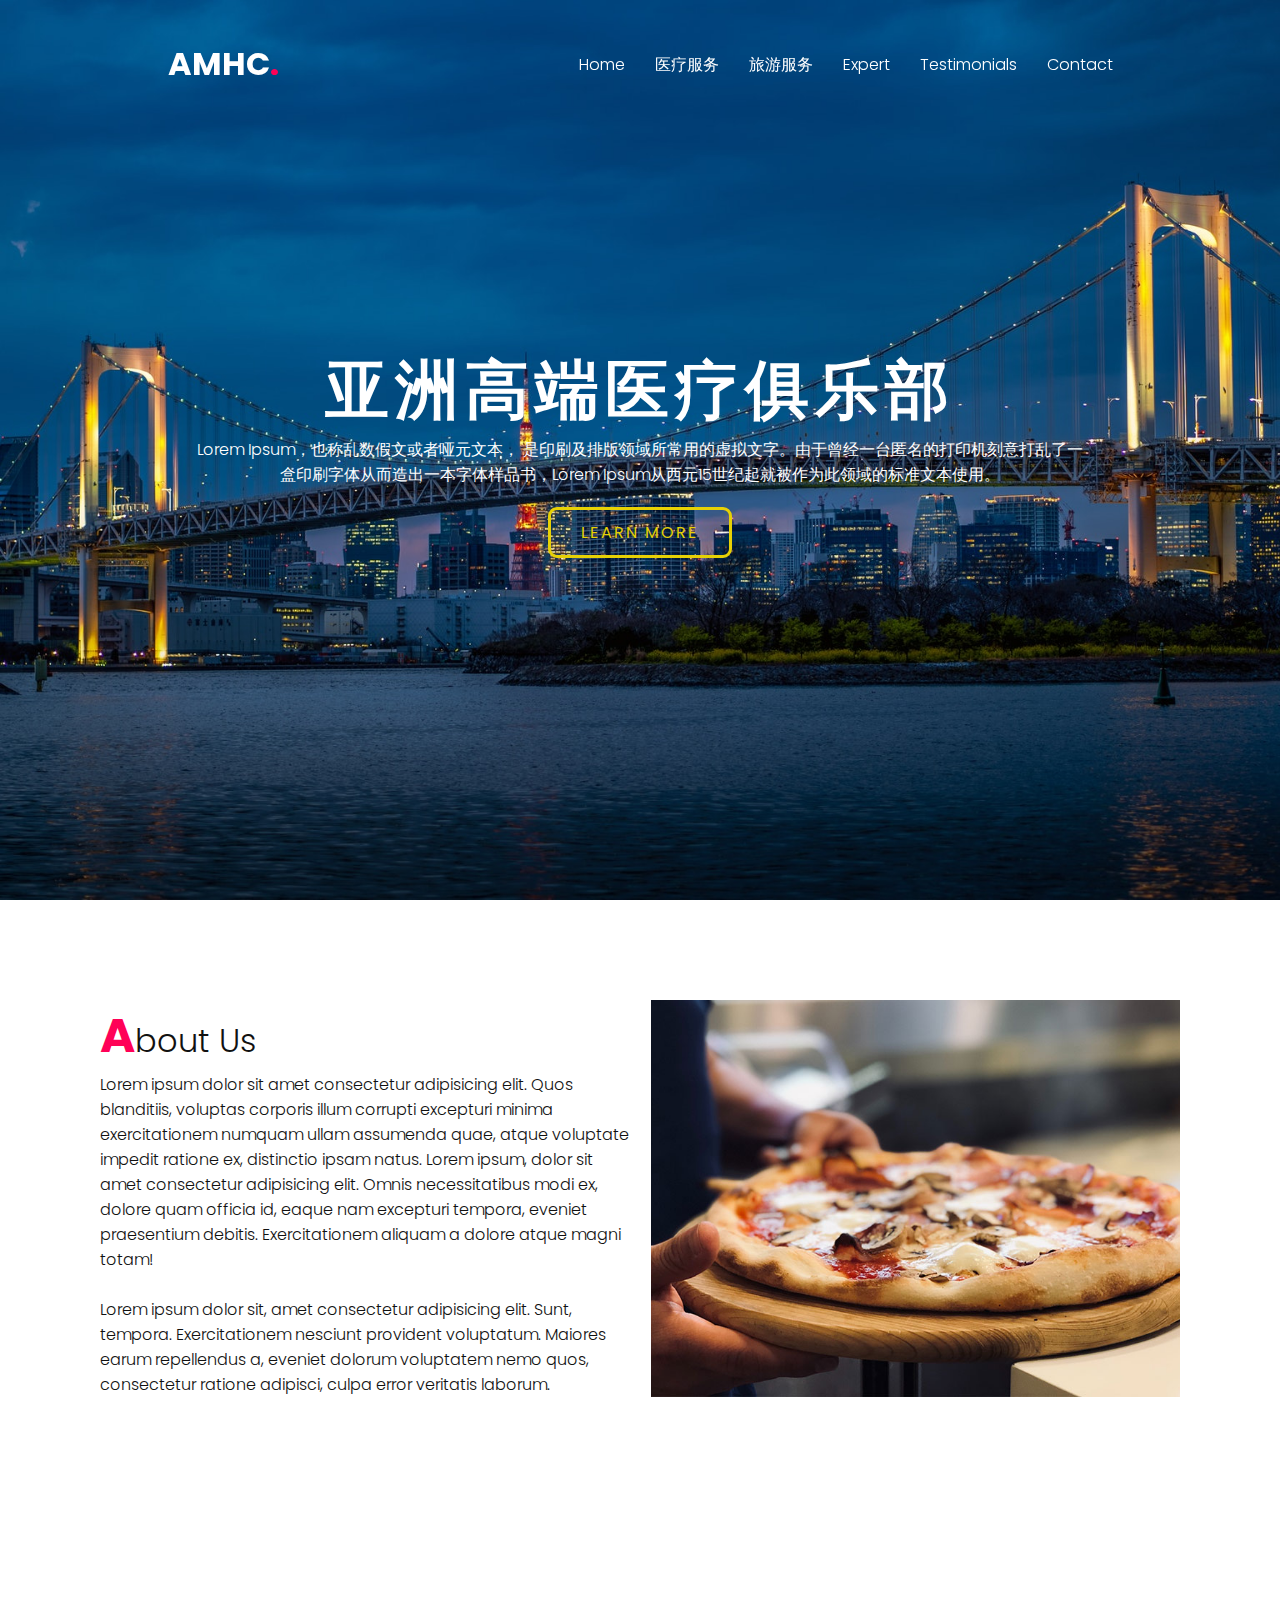
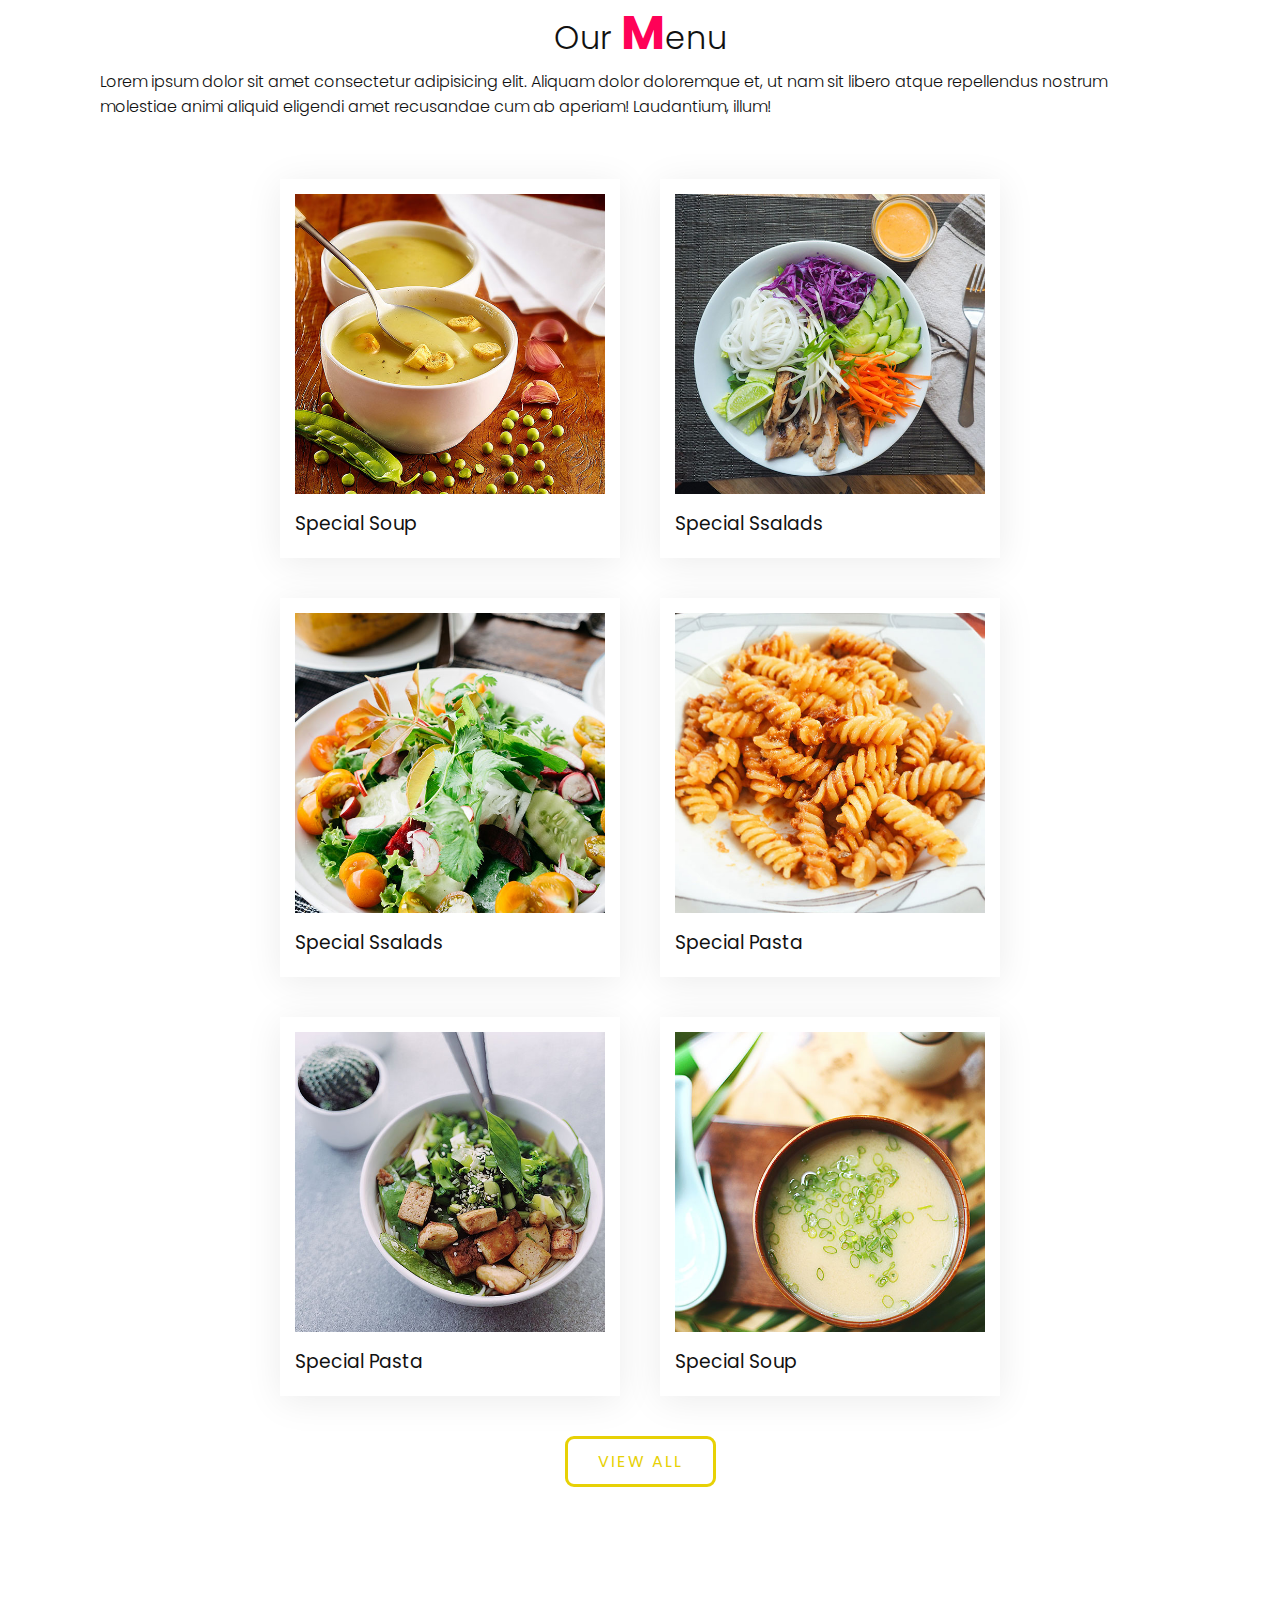
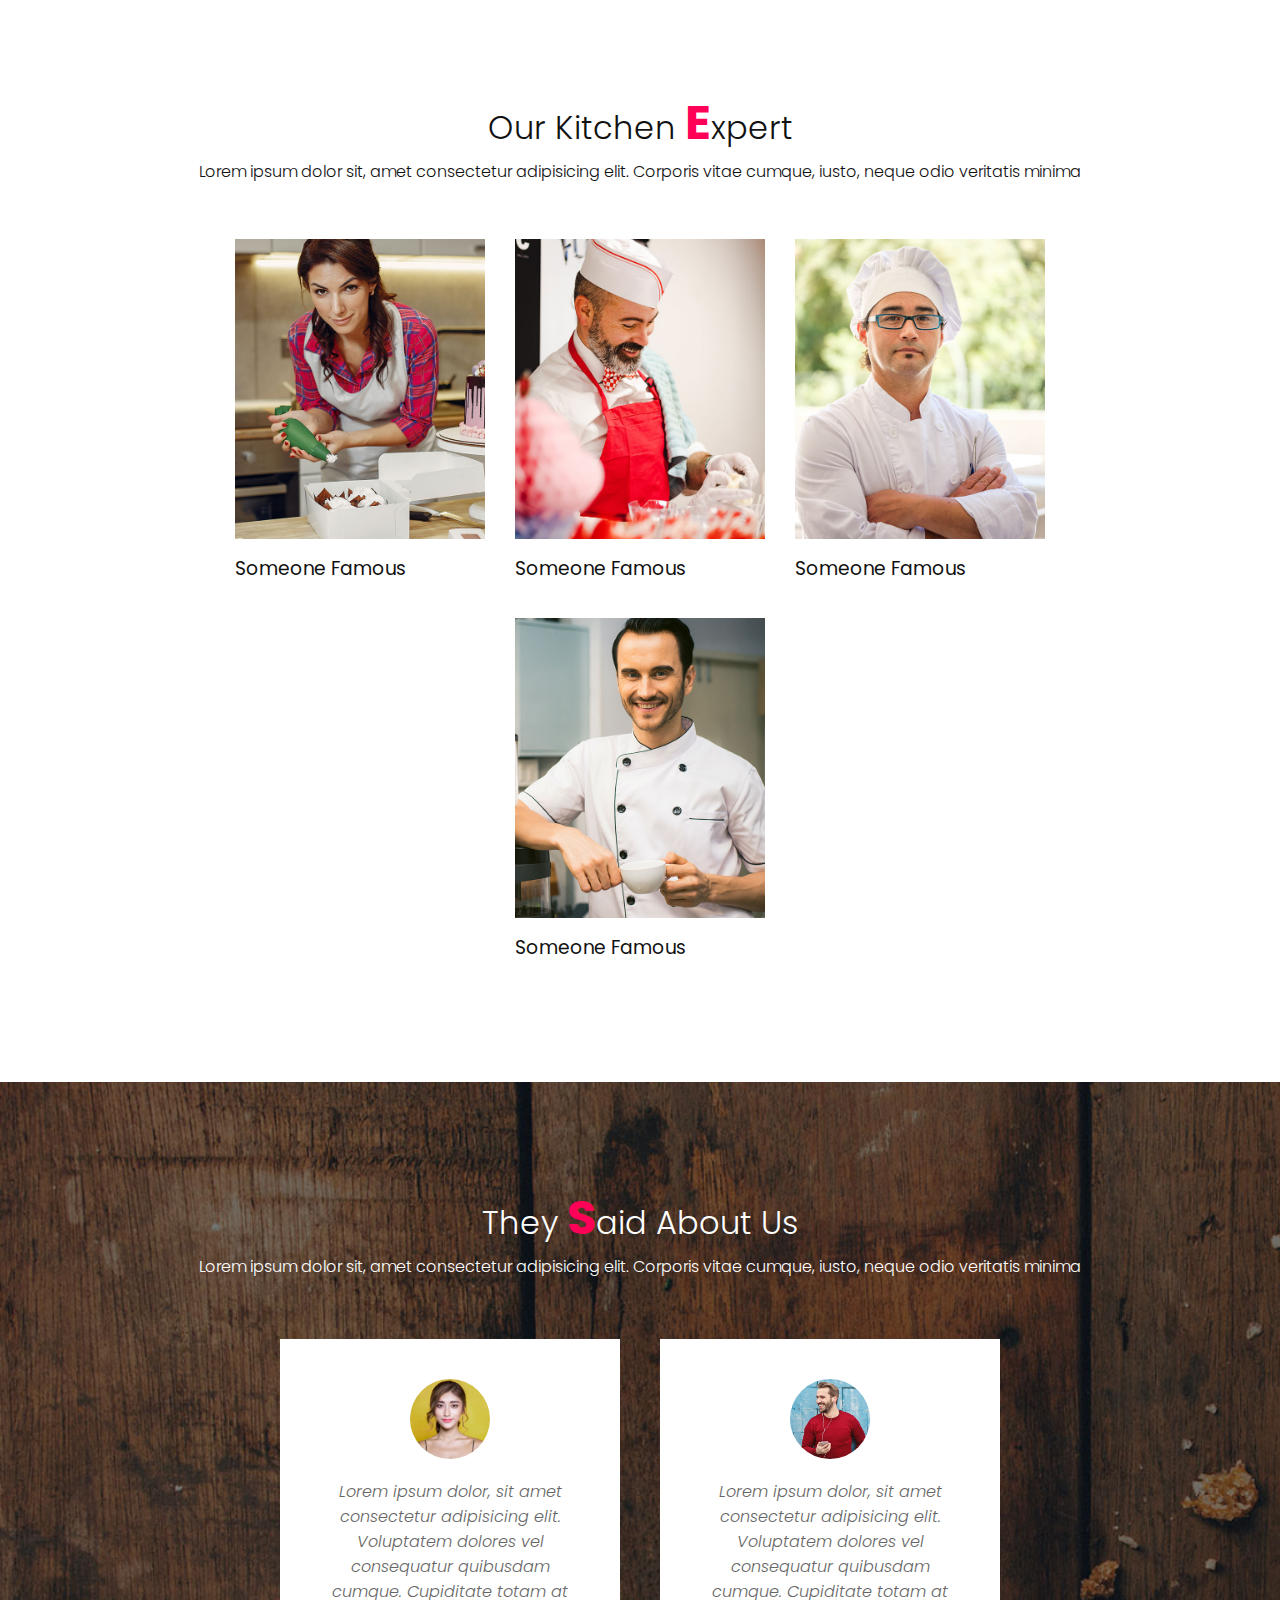
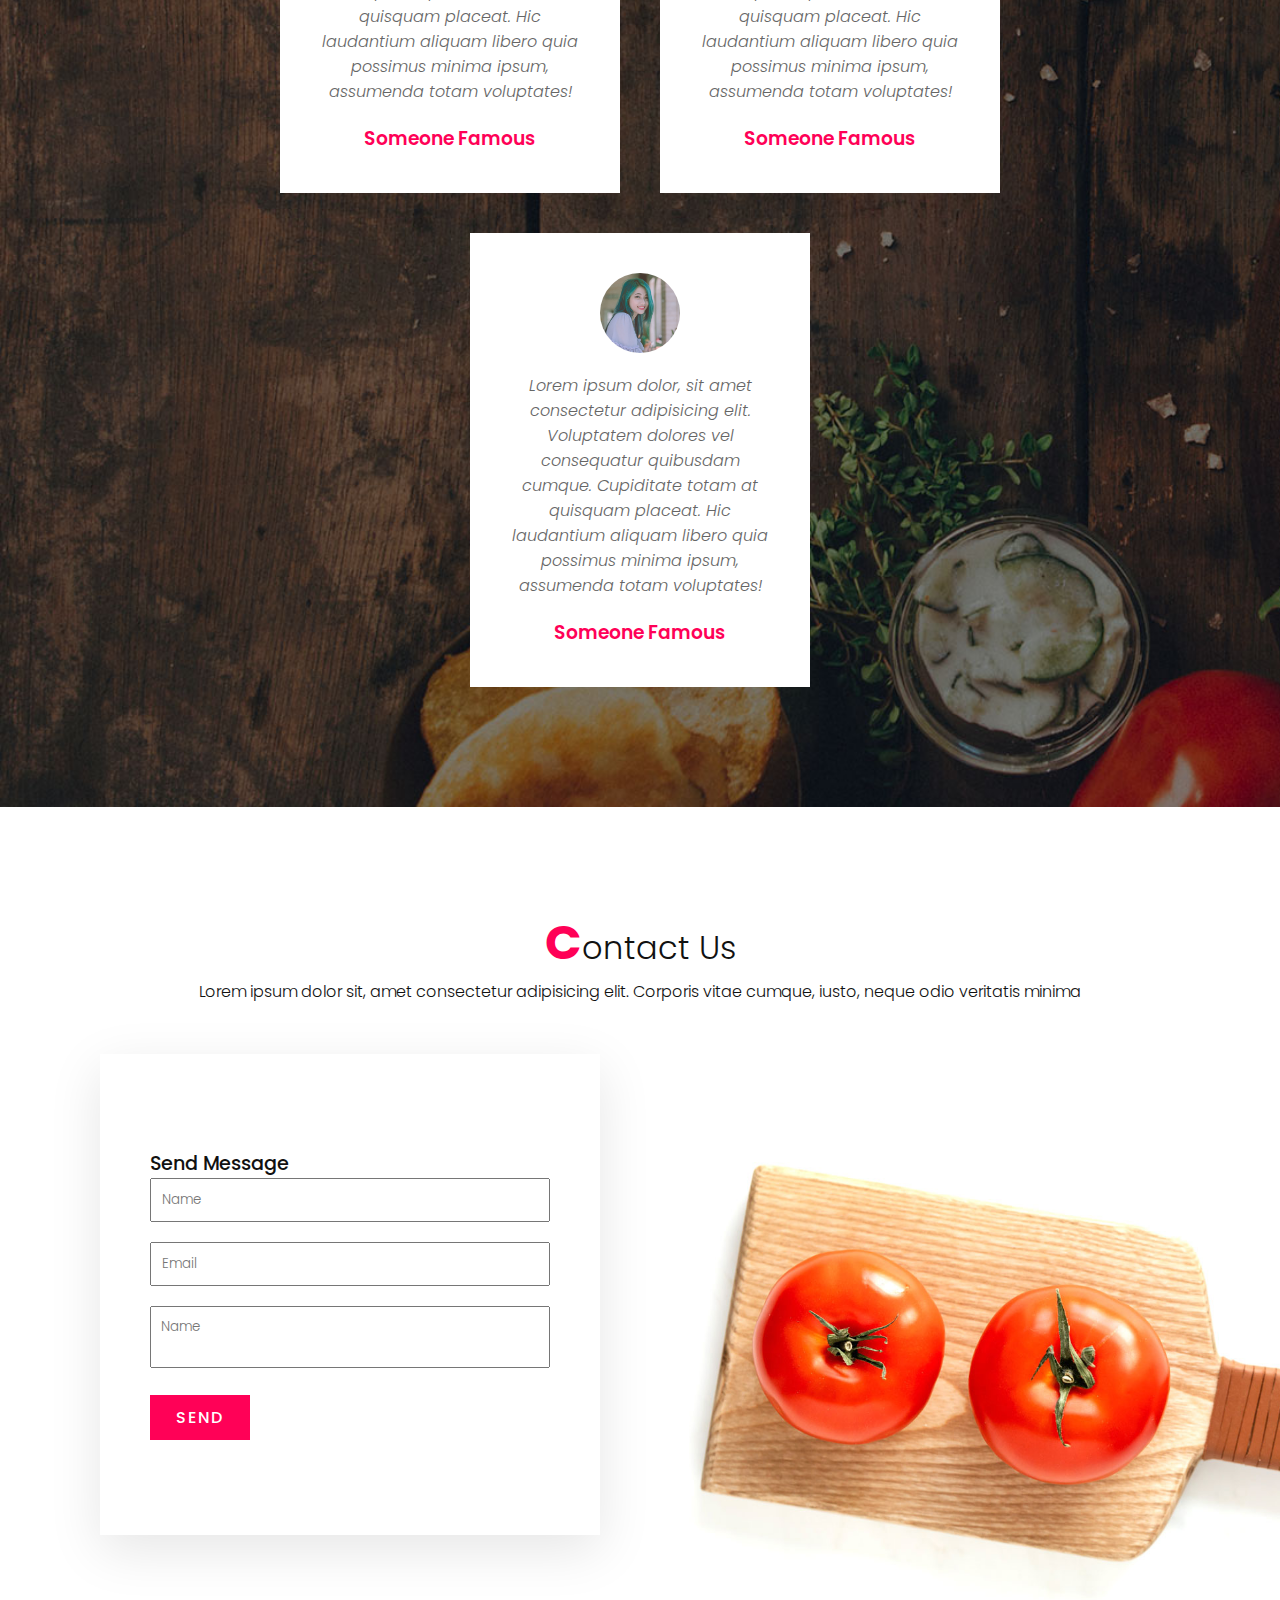
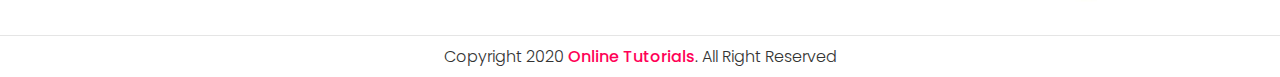
==== index.html @ 9173ce13 "first" ====
<!DOCTYPE html>
<html lang="zh">
  <head>
    <meta charset="utf-8" />
    <meta name="viewport" content="width=device-width, initial-scale=1" />
    <title>Complete Resposive Web Design</title>
    <link href="style.css" rel="stylesheet" />
  </head>
  <body>
    <header>
      <a href="#" class="logo">AMHC<span>.</span></a>
	  <div class="menuToggle" onclick="toggleMenu();"></div>
      <ul class="navigation">
        <li><a href="#banner" onclick="toggleMenu();">Home</a></li>
        <li><a href="#about" onclick="toggleMenu();">医疗服务</a></li>
        <li><a href="#menu" onclick="toggleMenu();">旅游服务</a></li>
        <li><a href="#expert" onclick="toggleMenu();">Expert</a></li>
        <li><a href="#testimonials" onclick="toggleMenu();">Testimonials</a></li>
        <li><a href="#contact" onclick="toggleMenu();">Contact</a></li>
      </ul>
    </header>

    <section class="banner" id="banner">
      <div class="content">
        <h2>亚洲高端医疗俱乐部</h2>
        <p>
          Lorem Ipsum，也称乱数假文或者哑元文本，
          是印刷及排版领域所常用的虚拟文字。由于曾经一台匿名的打印机刻意打乱了一盒印刷字体从而造出一本字体样品书，Lorem
          Ipsum从西元15世纪起就被作为此领域的标准文本使用。
        </p>
        <a href="#" class="btn">Learn More</a>
      </div>
    </section>

    <section class="about" id="about">
      <div class="row">
        <div class="col50">
          <h1 class="titleText"><span>A</span>bout Us</h1>
          <p>
            Lorem ipsum dolor sit amet consectetur adipisicing elit. Quos
            blanditiis, voluptas corporis illum corrupti excepturi minima
            exercitationem numquam ullam assumenda quae, atque voluptate impedit
            ratione ex, distinctio ipsam natus. Lorem ipsum, dolor sit amet
            consectetur adipisicing elit. Omnis necessitatibus modi ex, dolore
            quam officia id, eaque nam excepturi tempora, eveniet praesentium
            debitis. Exercitationem aliquam a dolore atque magni totam!
            <br /><br />
            Lorem ipsum dolor sit, amet consectetur adipisicing elit. Sunt,
            tempora. Exercitationem nesciunt provident voluptatum. Maiores earum
            repellendus a, eveniet dolorum voluptatem nemo quos, consectetur
            ratione adipisci, culpa error veritatis laborum.
          </p>
        </div>
        <div class="col50">
          <div class="imgBx">
            <img src="img/pics/img1.jpg" />
          </div>
        </div>
      </div>
    </section>

    <section class="menu" id="menu">
      <div class="title">
        <h2 class="titleText">Our <span>M</span>enu</h2>
        <p>
          Lorem ipsum dolor sit amet consectetur adipisicing elit. Aliquam dolor
          doloremque et, ut nam sit libero atque repellendus nostrum molestiae
          animi aliquid eligendi amet recusandae cum ab aperiam! Laudantium,
          illum!
        </p>
      </div>
      <div class="content">
        <div class="box">
          <div class="imgBx">
            <img src="img/pics/menu1.jpg" />
          </div>
          <div class="text">
            <h3>Special Ssalads</h3>
          </div>
        </div>
        <div class="box">
          <div class="imgBx">
            <img src="img/pics/menu2.jpg" />
          </div>
          <div class="text">
            <h3>Special Soup</h3>
          </div>
        </div>
        <div class="box">
          <div class="imgBx">
            <img src="img/pics/menu3.jpg" />
          </div>
          <div class="text">
            <h3>Special Pasta</h3>
          </div>
        </div>
        <div class="box">
          <div class="imgBx">
            <img src="img/pics/menu4.jpg" />
          </div>
          <div class="text">
            <h3>Special Ssalads</h3>
          </div>
        </div>
        <div class="box">
          <div class="imgBx">
            <img src="img/pics/menu5.jpg" />
          </div>
          <div class="text">
            <h3>Special Soup</h3>
          </div>
        </div>
        <div class="box">
          <div class="imgBx">
            <img src="img/pics/menu6.jpg" />
          </div>
          <div class="text">
            <h3>Special Pasta</h3>
          </div>
        </div>
      </div>
      <div class="title">
        <a href="#" class="btn">View All</a>
      </div>
    </section>

    <section class="expert" id="expert">
      <div class="title">
        <h2 class="titleText">Our Kitchen <span>E</span>xpert</h2>
        <p>
          Lorem ipsum dolor sit, amet consectetur adipisicing elit. Corporis
          vitae cumque, iusto, neque odio veritatis minima
        </p>
      </div>
      <div class="content">
        <div class="box">
          <div class="imgBx">
            <img src="img/pics/expert1.jpg" />
          </div>
          <div class="text">
            <h3>Someone Famous</h3>
          </div>
        </div>
        <div class="box">
          <div class="imgBx">
            <img src="img/pics/expert2.jpg" />
          </div>
          <div class="text">
            <h3>Someone Famous</h3>
          </div>
        </div>
        <div class="box">
          <div class="imgBx">
            <img src="img/pics/expert3.jpg" />
          </div>
          <div class="text">
            <h3>Someone Famous</h3>
          </div>
        </div>
        <div class="box">
          <div class="imgBx">
            <img src="img/pics/expert4.jpg" />
          </div>
          <div class="text">
            <h3>Someone Famous</h3>
          </div>
        </div>
      </div>
    </section>

    <section class="testimonials" id="testimonials">
      <div class="title white">
        <h2 class="titleText">They <span>S</span>aid About Us</h2>
        <p>
          Lorem ipsum dolor sit, amet consectetur adipisicing elit. Corporis
          vitae cumque, iusto, neque odio veritatis minima
        </p>
      </div>
	  <div class="content">
		  <div class="box">
			  <div class="imgBx">
				  <img src="img/pics/testi1.jpg">
			  </div>
			  <div class="text">
				  <p>Lorem ipsum dolor, sit amet consectetur adipisicing elit. Voluptatem dolores vel consequatur quibusdam cumque. Cupiditate totam at quisquam placeat. Hic laudantium aliquam libero quia possimus minima ipsum, assumenda totam voluptates!</p>
				  <h3>Someone Famous</h3>
			  </div>
		  </div>
		  <div class="box">
			  <div class="imgBx">
				  <img src="img/pics/testi2.jpg">
			  </div>
			  <div class="text">
				  <p>Lorem ipsum dolor, sit amet consectetur adipisicing elit. Voluptatem dolores vel consequatur quibusdam cumque. Cupiditate totam at quisquam placeat. Hic laudantium aliquam libero quia possimus minima ipsum, assumenda totam voluptates!</p>
				  <h3>Someone Famous</h3>
			  </div>
		  </div>
		  <div class="box">
			  <div class="imgBx">
				  <img src="img/pics/testi3.jpg">
			  </div>
			  <div class="text">
				  <p>Lorem ipsum dolor, sit amet consectetur adipisicing elit. Voluptatem dolores vel consequatur quibusdam cumque. Cupiditate totam at quisquam placeat. Hic laudantium aliquam libero quia possimus minima ipsum, assumenda totam voluptates!</p>
				  <h3>Someone Famous</h3>
			  </div>
		  </div>
	  </div>
    </section>


	<section class="contact" id="contact">
		<div class="title">
		  <h2 class="titleText"><span>C</span>ontact Us</h2>
		  <p>
			Lorem ipsum dolor sit, amet consectetur adipisicing elit. Corporis
			vitae cumque, iusto, neque odio veritatis minima
		  </p>
		</div>
		<div class="contactForm">
			<h3>Send Message</h3>
			<div class="inputBox">
				<input type="text" placeholder="Name">
			</div>
			<div class="inputBox">
				<input type="text" placeholder="Email">
			</div>
			<div class="inputBox">
				<textarea placeholder="Name"></textarea>
			</div>
			<div class="inputBox">
				<input type="submit" value="Send">
			</div>
		</div>
	</section>

	<div class="copyrightText">
		<p>Copyright 2020 <a href="#">Online Tutorials</a>. All Right Reserved</p>
	</div>

    <script type="text/javascript">
      window.addEventListener("scroll", function () {
        const header = document.querySelector("header");
        header.classList.toggle("sticky", window.scrollY > 0);
      });

	  function toggleMenu() {
		  const menuToggle = document.querySelector('.menuToggle');
		  const navigation = document.querySelector('.navigation');

		  menuToggle.classList.toggle('active');
		  navigation.classList.toggle('active');
	  }
    </script>
  </body>
</html>
---- style.css ----
@import url('https://fonts.googleapis.com/css?family=Poppins:200,300,400,500,600,700,800,900&display=swap');

* {
	margin: 0;
	padding: 0;
	box-sizing: border-box;
	font-family: 'Poppins', sans-serif;
	scroll-behavior: smooth;
}

html, body {
	/* min-height: 1000px; */
	width: 100%;
	height: 100%;
}

p {
	font-weight: 300;
	color: #111;
}

.banner {
	position: relative;
	width:100%;
	height: 100%;
	/* min-height: 100vh; */
	display: flex;
	justify-content: center;
	align-items: center;
	background: url(img/pics/rainbow-bridge.jpg) no-repeat center center fixed;
	background-size:cover;
	/* background-repeat: no-repeat; */
}

.banner .content {
	max-width: 900px;
	text-align: center;
}

.banner .content h2 {
	font-size: 4em;
	color: #fff;
	letter-spacing: 6px;
}

.banner .content p {
	font-size: 1em;
	color: #fff;
}

.btn {
	font-size: 1em;
	color: rgb(231, 209, 5);
	border: 3px solid rgb(231, 209, 5);
	border-radius: 9px;
	/* background: #ff0157; */
	display: inline-block;
	padding: 10px 30px;
	margin-top: 20px;
	text-transform: uppercase;
	text-decoration: none;
	letter-spacing: 2px;
	transition: 0.5s;
}

.btn:hover {
	letter-spacing: 6px;
}

header {
	position: fixed;
	top: 0;
	left: 0;
	width: 100%;
	padding: 40px 100px;
	z-index: 10000;
	display: flex;
	justify-content: space-around;
	align-items: center;
	transition: 0.5s;
}

header.sticky {
	background: #fff;
	padding: 10px 100px;
	box-shadow: 0 5px 20px rgba(0,0,0,0.05);
}
header .logo {
	color: #fff;
	font-weight: 700;
	font-size: 2em;
	text-decoration: none;
}

header.sticky .logo {
	color: #111;
}
header .logo span {
	color: #ff0157;
}

header .navigation {
	position: relative;
	display: flex;

}

header .navigation li {
	list-style: none;
	margin-left: 30px;
}

header .navigation li a {
	text-decoration: none;
	color: #fff;
	font-weight: 300;
}

header.sticky .navigation li a {
	color: #111;
}

header .navigation li a:hover {
	/* color: rgb(231, 209, 5); */
	color: #ff0157;
}

section {
	padding: 100px;
}

.row {
	position: relative;
	width: 100%;
	display: flex;
	justify-content: space-between;
}

.row .col50 {
	position: relative;
	width: 49%;
}

.titleText {
	color: #111;
	font-size: 2em;
	font-weight: 300;
}

.titleText span {
	color: #ff0157;
	font-weight: 700;
	font-size: 1.5em;
}

.row .col50 .imgBx {
	position: relative;
	width: 100%;
	/* min-height: 300px; */
	height: 100%;
}

.row .col50 .imgBx img {
	position: absolute;
	top: 0;
	left: 0;
	width: 100%;
	height: 100%;
	object-fit: cover;
}

.title {
	width: 100%;
	display: flex;
	justify-content: center;
	align-items: center;
	flex-direction: column;
}

.menu .content {
	display: flex;
	justify-content: center;
	flex-direction: row-reverse;
	flex-wrap: wrap;
	margin-top: 40px;
}

.menu .content .box {
	width: 340px;
	margin: 20px;
	border: 15px solid #fff;
	box-shadow: 0 5px 35px rgba(0,0,0,0.08);
}

.menu .content .box .imgBx {
	position: relative;
	width: 100%;
	height: 300px;
}

.menu .content .box .imgBx img {
	position: absolute;
	top: 0;
	left: 0;
	width: 100%;
	height: 100%;
	object-fit: cover;
}
.menu .content .box .text {
	padding: 15px 0 5px;
}

.menu .content .box .text h3 {
	font-weight: 400;
	color: #111;
}

.expert .content {
	display: flex;
	justify-content: center;
	flex-wrap: wrap;
	flex-direction: row-reverse;
	margin-top: 40px;
}

.expert .content .box {
	width: 250px;
	margin: 15px;
}

.expert .content .box .imgBx {
	position: relative;
	width: 100%;
	height: 300px;
}

.expert .content .box .imgBx img {
	position: absolute;
	top: 0;
	left: 0;
	width: 100%;
	height: 100%;
	object-fit: cover;
}

.expert .content .box .text {
	padding: 15px 0 5px;
}

.expert .content .box h3 {
	font-weight: 400;
	color: #111;
}

/* testimonial section */
.testimonials {
	background: url(img/pics/bg2.jpg);
	background-size: cover;
}

.white .titleText, .white p {
	color: #fff;
}

.testimonials .content {
	display: flex;
	justify-content: center;
	flex-wrap: wrap;
	flex-direction: row;
	margin-top: 40px;
}

.testimonials .content .box {
	width: 340px;
	margin: 20px;
	padding: 40px;
	background: #fff;
	display: flex;
	justify-content: center;
	align-items: center;
	flex-direction: column;
}

.testimonials .content .box .imgBx {
	position: relative;
	width: 80px;
	height: 80px;
	margin-bottom: 20px;
	border-radius: 50%;
	overflow: hidden;
}

.testimonials .content .box .imgBx img {
	position: absolute;
	top: 0;
	left: 0;
	width: 100%;
	height: 100%;
	object-fit: cover;
}

.testimonials .content .box .text {
	text-align: center;

}

.testimonials .content .box .text p {
	color: #666;
	font-style: italic;
}

.testimonials .content .box .text h3 {
	margin-top: 20px;
	color: #111;
	font-style: 1em;
	color: #ff0157;
	font-weight: 600;
}

/* contact section */

.contact {
	background: url(img/pics/bg3.jpg);
	background-size: cover;
}

.contactForm {
	padding: 75px 50px;
	background: #fff;
	box-shadow: 0 15px 50px rgba(0,0,0,0.1);
	max-width: 500px;
	margin-top: 50px;
}

.contactForm h3 {
	color: #111;
	font-size: 1.2em;
	margin-top: 20px;
	font-weight: 500;
}

.contactForm .inputBox {
	position: relative;
	width: 100%;
	margin-bottom: 20px;
}

.contactForm .inputBox input,
.contactForm .inputBox textarea {
	width: 100%;
	border: 1p solid #555;
	padding: 10px;
	color: #111;
	outline: none;
	font-style: 16px;
	font-weight: 300;
	resize: none;
}

.contactForm .inputBox input[type="submit"] {
	font-size: 1em;
	color: #fff;
	background: #ff0157;
	display: inline-block;
	text-transform: uppercase;
	text-decoration: none;
	letter-spacing: 2px;
	transition: 0.5s;
	max-width: 100px;
	font-weight: 500;
	border: none;
	cursor: pointer;
}

.copyrightText {
	padding: 8px 40px;
	border-top: 1px solid rgba(0,0,0,0.1);
	text-align: center;
}

.copyrightText p {
	color: #333;
}

.copyrightText a {
	color: #ff0157;
	font-weight: 500;
	text-decoration: none;
}


@media (max-width: 991px){
	header, header.sticky {
		padding: 10px 20px;
	}
	header .navigation {
		display: none;
	}
	header .navigation.active {
		width: 100%;
		height: calc(100% - 68px);
		position: fixed;
		top: 68px;
		left: 0;
		display: flex;
		justify-content: center;
		align-items: center;
		flex-direction: column;
		background: #fff;
	}
	header .navigation li {
		margin-left: 0;
	}
	header .navigation li a {
		color: #111;
		font-size: 1.6em;
	}
	.menuToggle {
		position: relative;
		width: 40px;
		height: 40px;
		background: url(img/pics/menu.png);
		background-size: 30px;
		background-repeat: no-repeat;
		background-position: center;
		cursor: pointer;
	}
	.menuToggle.active {
		background: url(img/pics/close.png);
		background-size: 25px;
		background-repeat: no-repeat;
		background-position: center;
	}
	header.sticky .menuToggle {
		filter: invert(1);
	}
	section {
		padding: 20px;
	}
	.banner .content h2 {
		font-size: 3em;
		color: #fff;
	}
	.row {
		flex-direction: column;
	}
	.row .col50 {
		position: relative;
		width: 100%;
	}
	.row .col50 .imgBx {
		height: 300px;
		margin-top: 20px;
	}
	.menu .content {
		margin-top: 20px;
	}
	.menu .content .box {
		margin: 10px;
	}
	.menu .content .box .imgBx {
		height: 260px;
	}

}
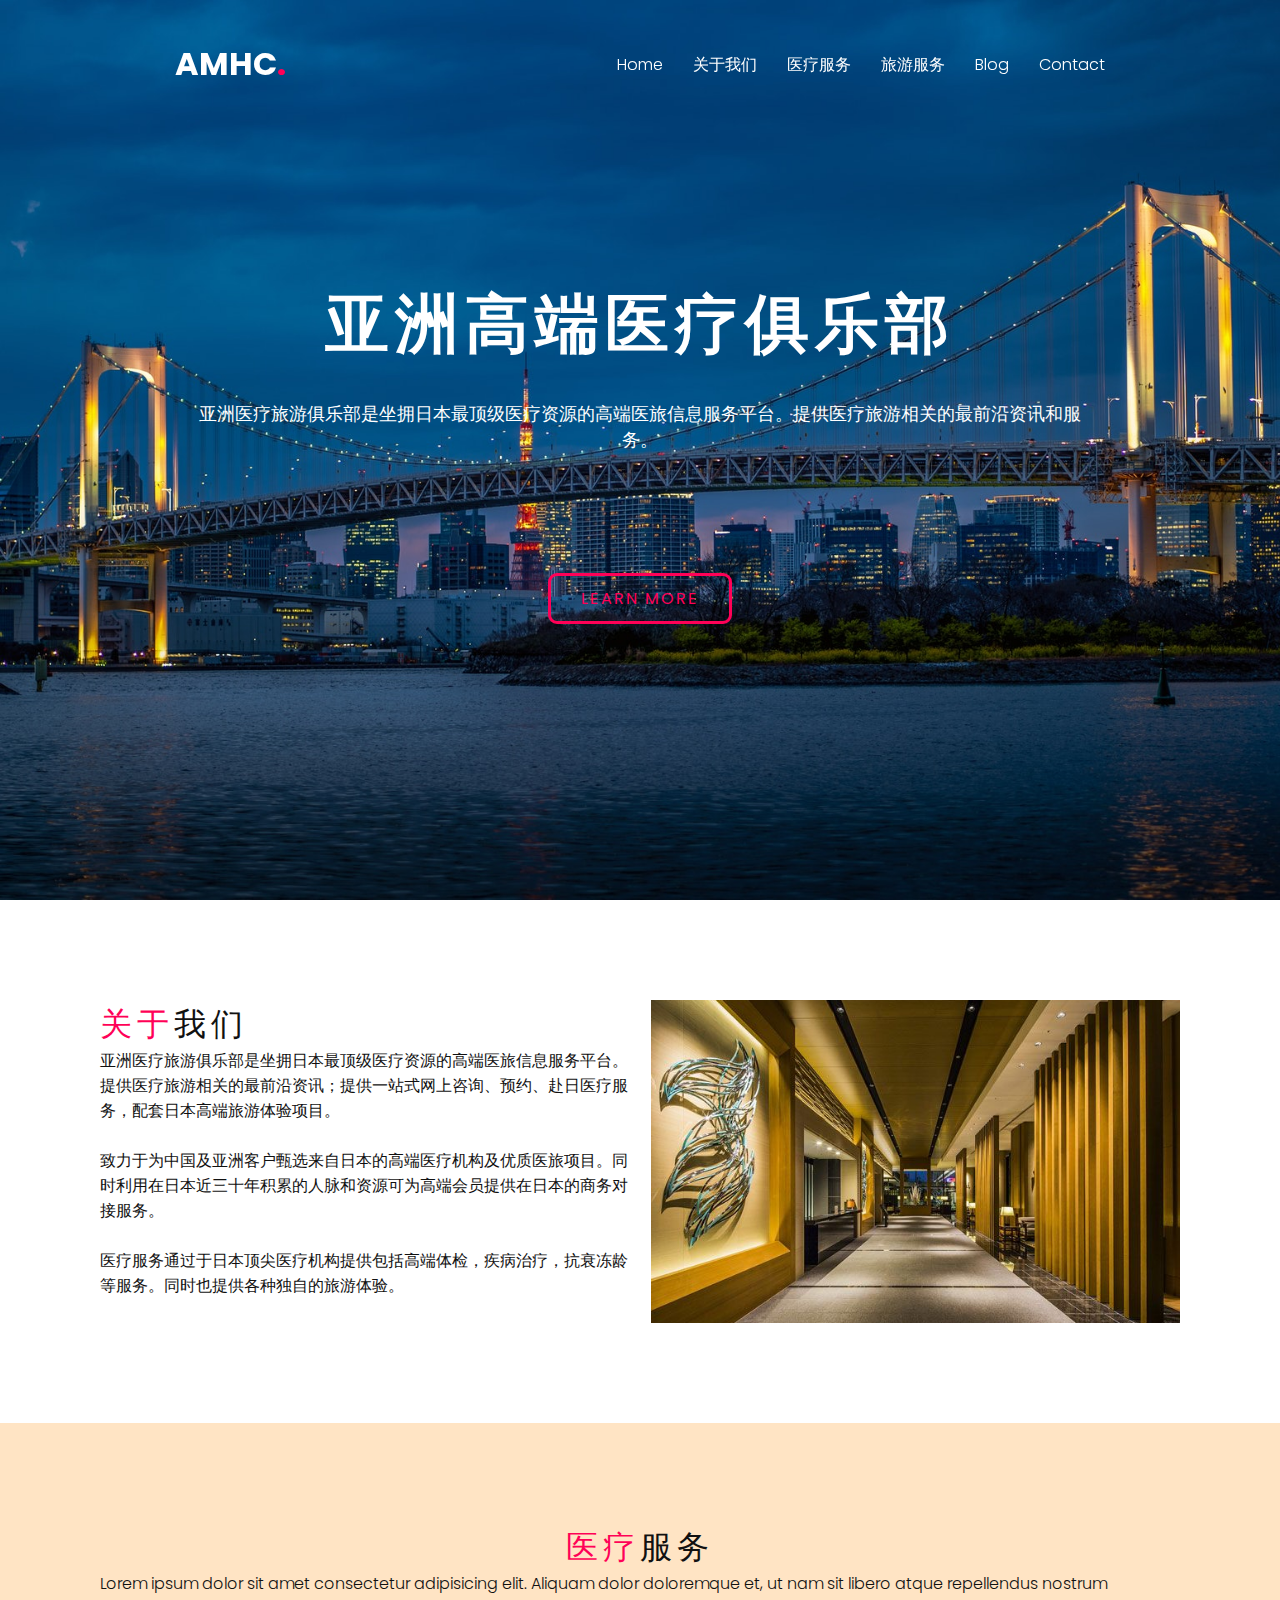
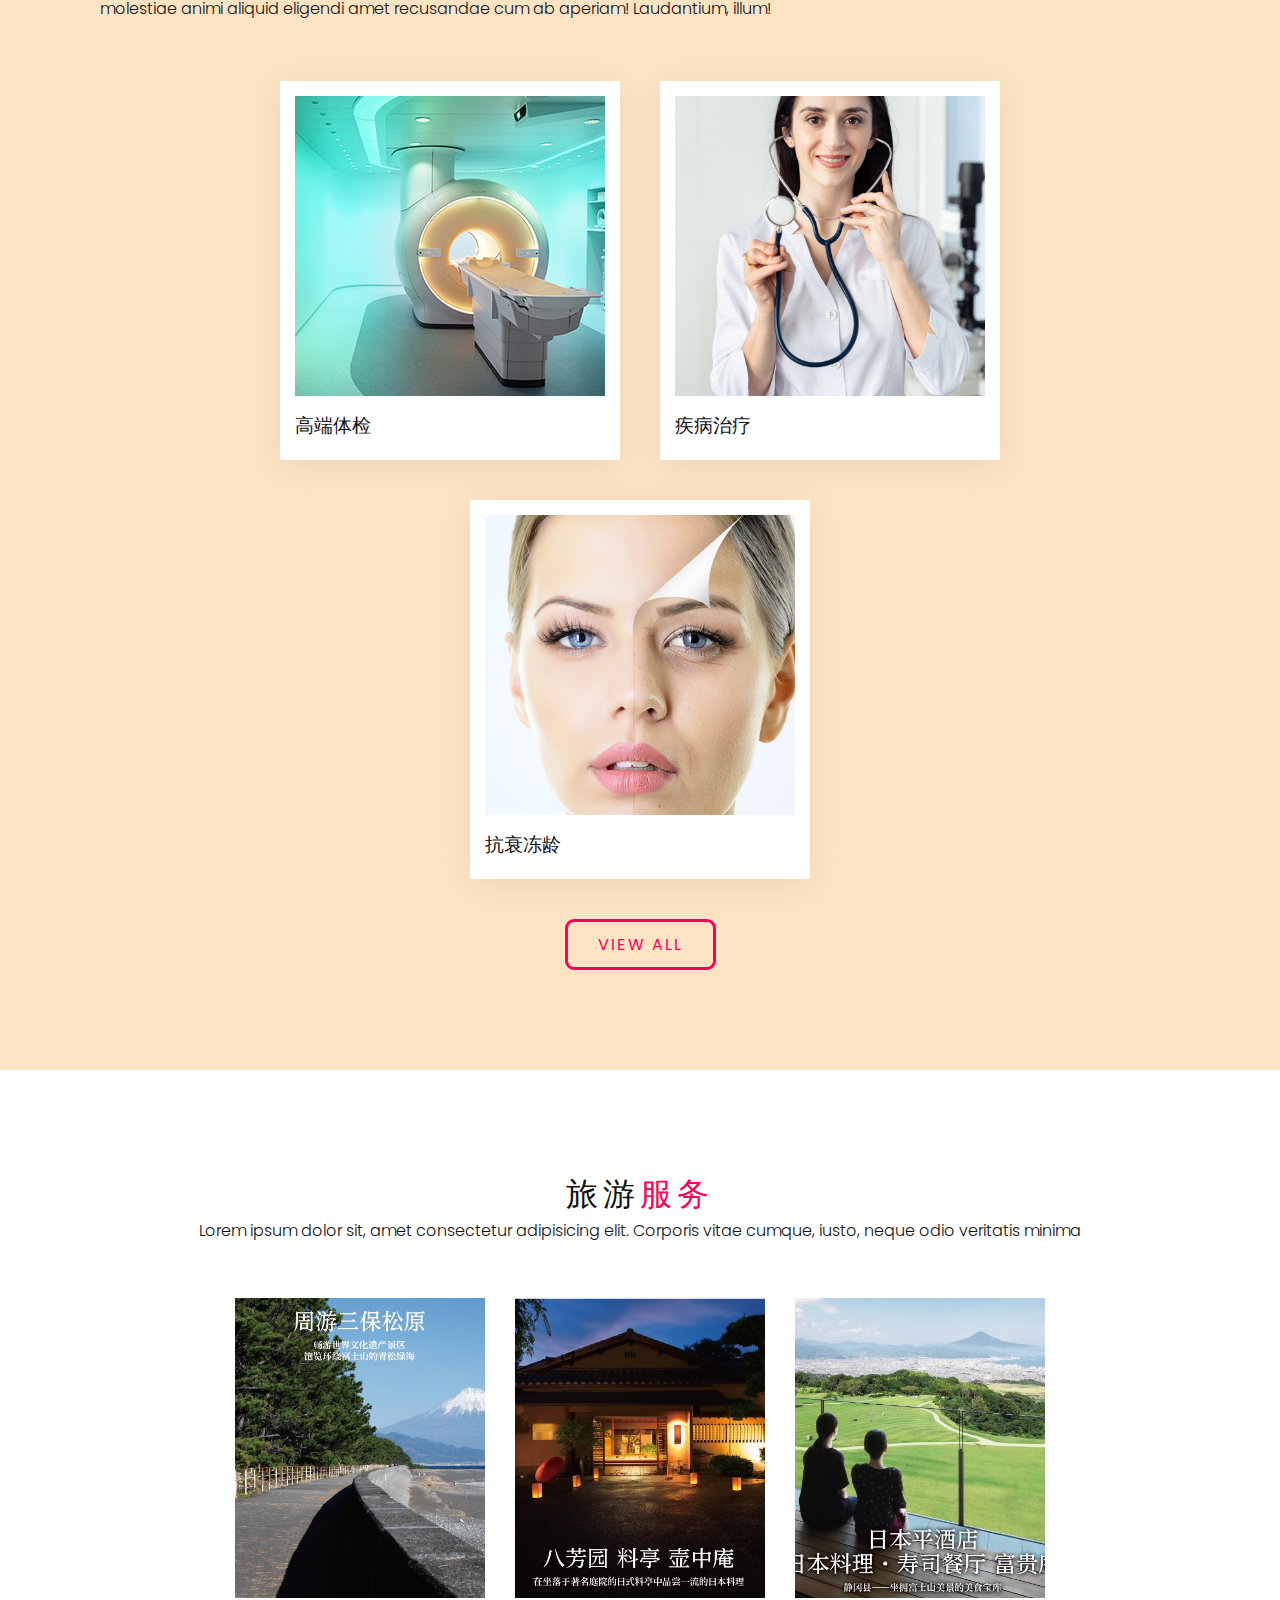
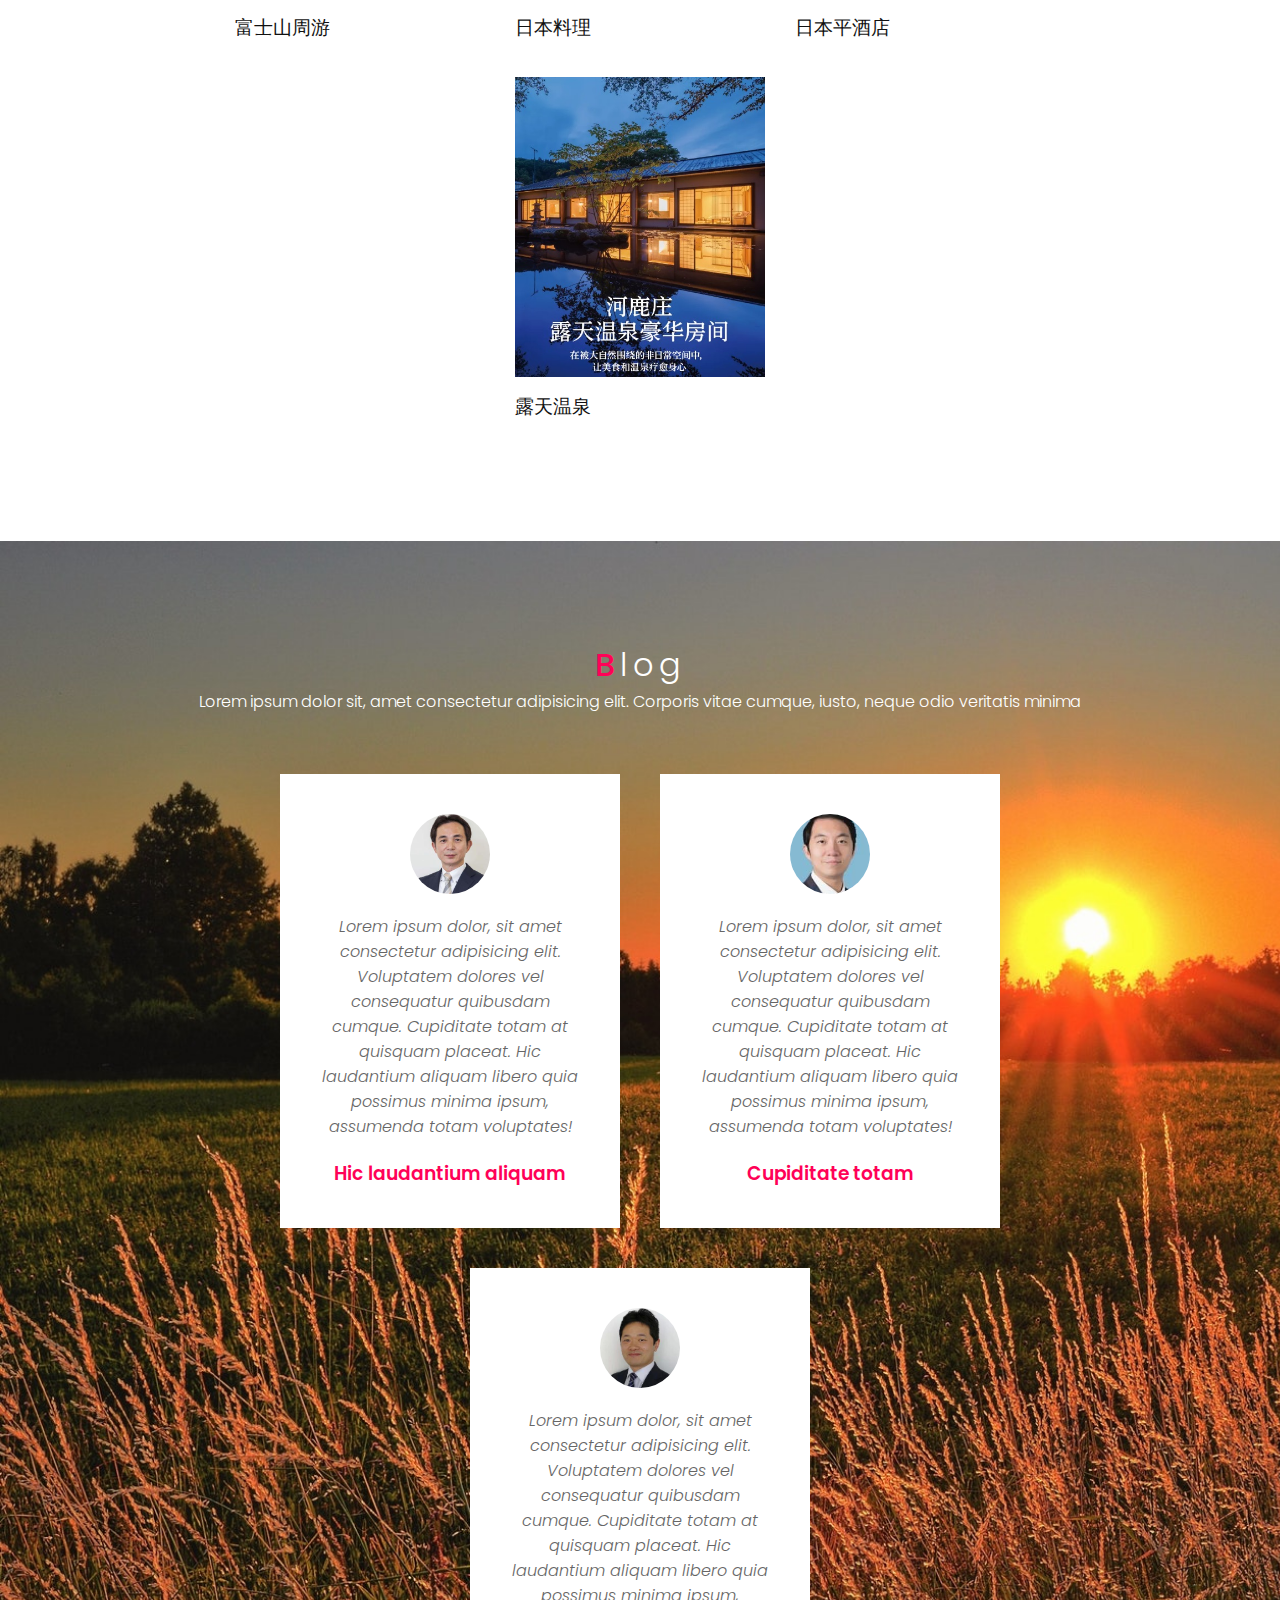
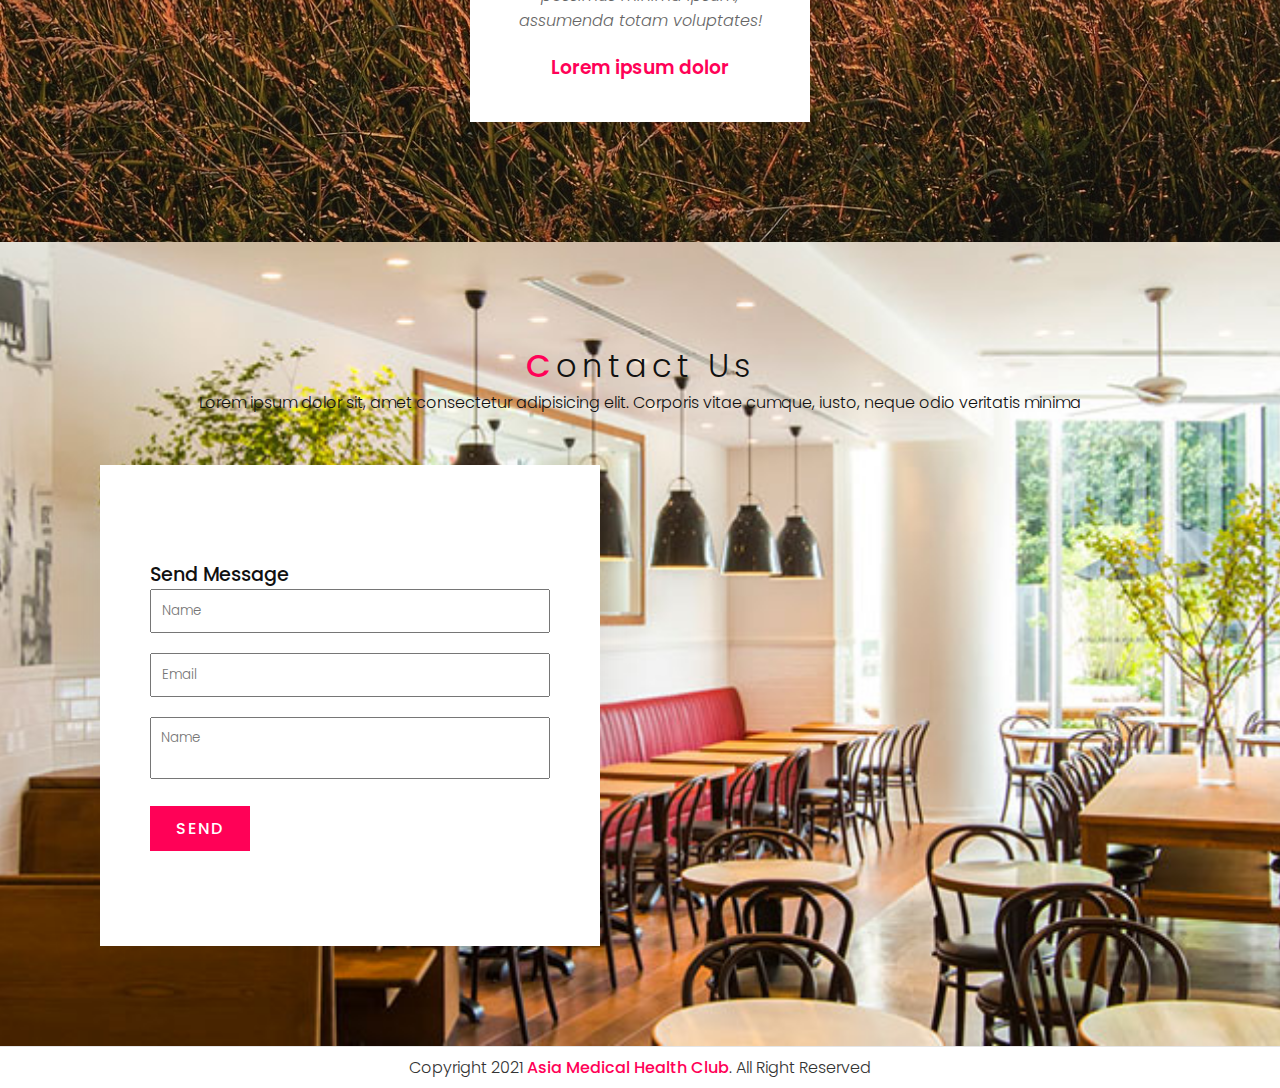
==== commit 667749c9: "second" ====
--- a/index.html
+++ b/index.html
@@ -3,30 +3,28 @@
   <head>
     <meta charset="utf-8" />
     <meta name="viewport" content="width=device-width, initial-scale=1" />
-    <title>Complete Resposive Web Design</title>
+    <title>AMHC</title>
     <link href="style.css" rel="stylesheet" />
   </head>
   <body>
     <header>
       <a href="#" class="logo">AMHC<span>.</span></a>
-	  <div class="menuToggle" onclick="toggleMenu();"></div>
+      <div class="menuToggle" onclick="toggleMenu();"></div>
       <ul class="navigation">
-        <li><a href="#banner" onclick="toggleMenu();">Home</a></li>
-        <li><a href="#about" onclick="toggleMenu();">医疗服务</a></li>
-        <li><a href="#menu" onclick="toggleMenu();">旅游服务</a></li>
-        <li><a href="#expert" onclick="toggleMenu();">Expert</a></li>
-        <li><a href="#testimonials" onclick="toggleMenu();">Testimonials</a></li>
+        <li><a href="#home" onclick="toggleMenu();">Home</a></li>
+        <li><a href="#about" onclick="toggleMenu();">关于我们</a></li>
+        <li><a href="#medical" onclick="toggleMenu();">医疗服务</a></li>
+        <li><a href="#travel" onclick="toggleMenu();">旅游服务</a></li>
+        <li><a href="#blog" onclick="toggleMenu();">Blog</a></li>
         <li><a href="#contact" onclick="toggleMenu();">Contact</a></li>
       </ul>
     </header>
 
-    <section class="banner" id="banner">
+    <section class="banner" id="home">
       <div class="content">
         <h2>亚洲高端医疗俱乐部</h2>
         <p>
-          Lorem Ipsum，也称乱数假文或者哑元文本，
-          是印刷及排版领域所常用的虚拟文字。由于曾经一台匿名的打印机刻意打乱了一盒印刷字体从而造出一本字体样品书，Lorem
-          Ipsum从西元15世纪起就被作为此领域的标准文本使用。
+          亚洲医疗旅游俱乐部是坐拥日本最顶级医疗资源的高端医旅信息服务平台。提供医疗旅游相关的最前沿资讯和服务。
         </p>
         <a href="#" class="btn">Learn More</a>
       </div>
@@ -35,33 +33,24 @@
     <section class="about" id="about">
       <div class="row">
         <div class="col50">
-          <h1 class="titleText"><span>A</span>bout Us</h1>
+          <h1 class="titleText"><span>关于</span>我们</h1>
           <p>
-            Lorem ipsum dolor sit amet consectetur adipisicing elit. Quos
-            blanditiis, voluptas corporis illum corrupti excepturi minima
-            exercitationem numquam ullam assumenda quae, atque voluptate impedit
-            ratione ex, distinctio ipsam natus. Lorem ipsum, dolor sit amet
-            consectetur adipisicing elit. Omnis necessitatibus modi ex, dolore
-            quam officia id, eaque nam excepturi tempora, eveniet praesentium
-            debitis. Exercitationem aliquam a dolore atque magni totam!
-            <br /><br />
-            Lorem ipsum dolor sit, amet consectetur adipisicing elit. Sunt,
-            tempora. Exercitationem nesciunt provident voluptatum. Maiores earum
-            repellendus a, eveniet dolorum voluptatem nemo quos, consectetur
-            ratione adipisci, culpa error veritatis laborum.
+            亚洲医疗旅游俱乐部是坐拥日本最顶级医疗资源的高端医旅信息服务平台。提供医疗旅游相关的最前沿资讯；提供一站式网上咨询、预约、赴日医疗服务，配套日本高端旅游体验项目。<br><br>
+            致力于为中国及亚洲客户甄选来自日本的高端医疗机构及优质医旅项目。同时利用在日本近三十年积累的人脉和资源可为高端会员提供在日本的商务对接服务。<br><br>
+            医疗服务通过于日本顶尖医疗机构提供包括高端体检，疾病治疗，抗衰冻龄等服务。同时也提供各种独自的旅游体验。<br><br>
           </p>
         </div>
         <div class="col50">
           <div class="imgBx">
-            <img src="img/pics/img1.jpg" />
-          </div>
-        </div>
-      </div>
-    </section>
-
-    <section class="menu" id="menu">
-      <div class="title">
-        <h2 class="titleText">Our <span>M</span>enu</h2>
+            <img src="img/pics/tokyo-garden-terrace.jpg" />
+          </div>
+        </div>
+      </div>
+    </section>
+
+    <section class="medical" id="medical">
+      <div class="title">
+        <h2 class="titleText"><span>医疗</span>服务</h2>
         <p>
           Lorem ipsum dolor sit amet consectetur adipisicing elit. Aliquam dolor
           doloremque et, ut nam sit libero atque repellendus nostrum molestiae
@@ -72,61 +61,37 @@
       <div class="content">
         <div class="box">
           <div class="imgBx">
-            <img src="img/pics/menu1.jpg" />
-          </div>
-          <div class="text">
-            <h3>Special Ssalads</h3>
-          </div>
-        </div>
-        <div class="box">
-          <div class="imgBx">
-            <img src="img/pics/menu2.jpg" />
-          </div>
-          <div class="text">
-            <h3>Special Soup</h3>
-          </div>
-        </div>
-        <div class="box">
-          <div class="imgBx">
-            <img src="img/pics/menu3.jpg" />
-          </div>
-          <div class="text">
-            <h3>Special Pasta</h3>
-          </div>
-        </div>
-        <div class="box">
-          <div class="imgBx">
-            <img src="img/pics/menu4.jpg" />
-          </div>
-          <div class="text">
-            <h3>Special Ssalads</h3>
-          </div>
-        </div>
-        <div class="box">
-          <div class="imgBx">
-            <img src="img/pics/menu5.jpg" />
-          </div>
-          <div class="text">
-            <h3>Special Soup</h3>
-          </div>
-        </div>
-        <div class="box">
-          <div class="imgBx">
-            <img src="img/pics/menu6.jpg" />
-          </div>
-          <div class="text">
-            <h3>Special Pasta</h3>
-          </div>
-        </div>
+            <img src="img/pics/mri1.jpg" />
+          </div>
+          <div class="text">
+            <h3>高端体检</h3>
+          </div>
+        </div>
+        <div class="box">
+          <div class="imgBx">
+            <img src="img/pics/medical1.jpg" />
+          </div>
+          <div class="text">
+            <h3>疾病治疗</h3>
+          </div>
+        </div>
+        <div class="box">
+          <div class="imgBx">
+            <img src="img/pics/anti-aging1.jpg" />
+          </div>
+          <div class="text">
+            <h3>抗衰冻龄</h3>
+          </div>
+
       </div>
       <div class="title">
         <a href="#" class="btn">View All</a>
       </div>
     </section>
 
-    <section class="expert" id="expert">
-      <div class="title">
-        <h2 class="titleText">Our Kitchen <span>E</span>xpert</h2>
+    <section class="travel" id="travel">
+      <div class="title">
+        <h2 class="titleText">旅游<span>服务</span></h2>
         <p>
           Lorem ipsum dolor sit, amet consectetur adipisicing elit. Corporis
           vitae cumque, iusto, neque odio veritatis minima
@@ -135,107 +100,122 @@
       <div class="content">
         <div class="box">
           <div class="imgBx">
-            <img src="img/pics/expert1.jpg" />
-          </div>
-          <div class="text">
-            <h3>Someone Famous</h3>
-          </div>
-        </div>
-        <div class="box">
-          <div class="imgBx">
-            <img src="img/pics/expert2.jpg" />
-          </div>
-          <div class="text">
-            <h3>Someone Famous</h3>
-          </div>
-        </div>
-        <div class="box">
-          <div class="imgBx">
-            <img src="img/pics/expert3.jpg" />
-          </div>
-          <div class="text">
-            <h3>Someone Famous</h3>
-          </div>
-        </div>
-        <div class="box">
-          <div class="imgBx">
-            <img src="img/pics/expert4.jpg" />
-          </div>
-          <div class="text">
-            <h3>Someone Famous</h3>
-          </div>
-        </div>
-      </div>
-    </section>
-
-    <section class="testimonials" id="testimonials">
+            <img src="img/pics/fuji-matubara.jpg" />
+          </div>
+          <div class="text">
+            <h3>富士山周游</h3>
+          </div>
+        </div>
+        <div class="box">
+          <div class="imgBx">
+            <img src="img/pics/happoen.jpg" />
+          </div>
+          <div class="text">
+            <h3>日本料理</h3>
+          </div>
+        </div>
+        <div class="box">
+          <div class="imgBx">
+            <img src="img/pics/hirai-hotel.jpg" />
+          </div>
+          <div class="text">
+            <h3>日本平酒店</h3>
+          </div>
+        </div>
+        <div class="box">
+          <div class="imgBx">
+            <img src="img/pics/kawashika.jpg" />
+          </div>
+          <div class="text">
+            <h3>露天温泉</h3>
+          </div>
+        </div>
+      </div>
+    </section>
+
+    <section class="blog" id="blog">
       <div class="title white">
-        <h2 class="titleText">They <span>S</span>aid About Us</h2>
+        <h2 class="titleText"><span>B</span>log</h2>
         <p>
           Lorem ipsum dolor sit, amet consectetur adipisicing elit. Corporis
           vitae cumque, iusto, neque odio veritatis minima
         </p>
       </div>
-	  <div class="content">
-		  <div class="box">
-			  <div class="imgBx">
-				  <img src="img/pics/testi1.jpg">
-			  </div>
-			  <div class="text">
-				  <p>Lorem ipsum dolor, sit amet consectetur adipisicing elit. Voluptatem dolores vel consequatur quibusdam cumque. Cupiditate totam at quisquam placeat. Hic laudantium aliquam libero quia possimus minima ipsum, assumenda totam voluptates!</p>
-				  <h3>Someone Famous</h3>
-			  </div>
-		  </div>
-		  <div class="box">
-			  <div class="imgBx">
-				  <img src="img/pics/testi2.jpg">
-			  </div>
-			  <div class="text">
-				  <p>Lorem ipsum dolor, sit amet consectetur adipisicing elit. Voluptatem dolores vel consequatur quibusdam cumque. Cupiditate totam at quisquam placeat. Hic laudantium aliquam libero quia possimus minima ipsum, assumenda totam voluptates!</p>
-				  <h3>Someone Famous</h3>
-			  </div>
-		  </div>
-		  <div class="box">
-			  <div class="imgBx">
-				  <img src="img/pics/testi3.jpg">
-			  </div>
-			  <div class="text">
-				  <p>Lorem ipsum dolor, sit amet consectetur adipisicing elit. Voluptatem dolores vel consequatur quibusdam cumque. Cupiditate totam at quisquam placeat. Hic laudantium aliquam libero quia possimus minima ipsum, assumenda totam voluptates!</p>
-				  <h3>Someone Famous</h3>
-			  </div>
-		  </div>
-	  </div>
-    </section>
-
-
-	<section class="contact" id="contact">
-		<div class="title">
-		  <h2 class="titleText"><span>C</span>ontact Us</h2>
-		  <p>
-			Lorem ipsum dolor sit, amet consectetur adipisicing elit. Corporis
-			vitae cumque, iusto, neque odio veritatis minima
-		  </p>
-		</div>
-		<div class="contactForm">
-			<h3>Send Message</h3>
-			<div class="inputBox">
-				<input type="text" placeholder="Name">
-			</div>
-			<div class="inputBox">
-				<input type="text" placeholder="Email">
-			</div>
-			<div class="inputBox">
-				<textarea placeholder="Name"></textarea>
-			</div>
-			<div class="inputBox">
-				<input type="submit" value="Send">
-			</div>
-		</div>
-	</section>
-
-	<div class="copyrightText">
-		<p>Copyright 2020 <a href="#">Online Tutorials</a>. All Right Reserved</p>
-	</div>
+      <div class="content">
+        <div class="box">
+          <div class="imgBx">
+            <img src="img/pics/song.jpg" />
+          </div>
+          <div class="text">
+            <p>
+              Lorem ipsum dolor, sit amet consectetur adipisicing elit.
+              Voluptatem dolores vel consequatur quibusdam cumque. Cupiditate
+              totam at quisquam placeat. Hic laudantium aliquam libero quia
+              possimus minima ipsum, assumenda totam voluptates!
+            </p>
+            <h3>Hic laudantium aliquam</h3>
+          </div>
+        </div>
+        <div class="box">
+          <div class="imgBx">
+            <img src="img/pics/riku.jpg" />
+          </div>
+          <div class="text">
+            <p>
+              Lorem ipsum dolor, sit amet consectetur adipisicing elit.
+              Voluptatem dolores vel consequatur quibusdam cumque. Cupiditate
+              totam at quisquam placeat. Hic laudantium aliquam libero quia
+              possimus minima ipsum, assumenda totam voluptates!
+            </p>
+            <h3> Cupiditate
+              totam</h3>
+          </div>
+        </div>
+        <div class="box">
+          <div class="imgBx">
+            <img src="img/pics/hua.jpg" />
+          </div>
+          <div class="text">
+            <p>
+              Lorem ipsum dolor, sit amet consectetur adipisicing elit.
+              Voluptatem dolores vel consequatur quibusdam cumque. Cupiditate
+              totam at quisquam placeat. Hic laudantium aliquam libero quia
+              possimus minima ipsum, assumenda totam voluptates!
+            </p>
+            <h3>Lorem ipsum dolor</h3>
+          </div>
+        </div>
+      </div>
+    </section>
+
+    <section class="contact" id="contact">
+      <div class="title">
+        <h2 class="titleText"><span>C</span>ontact Us</h2>
+        <p>
+          Lorem ipsum dolor sit, amet consectetur adipisicing elit. Corporis
+          vitae cumque, iusto, neque odio veritatis minima
+        </p>
+      </div>
+      <div class="contactForm">
+        <h3>Send Message</h3>
+        <div class="inputBox">
+          <input type="text" placeholder="Name" />
+        </div>
+        <div class="inputBox">
+          <input type="text" placeholder="Email" />
+        </div>
+        <div class="inputBox">
+          <textarea placeholder="Name"></textarea>
+        </div>
+        <div class="inputBox">
+          <input type="submit" value="Send" />
+        </div>
+      </div>
+    </section>
+
+    <div class="copyrightText">
+      <p>Copyright 2021 <a href="#">Asia Medical Health Club</a>. All Right Reserved</p>
+    </div>
 
     <script type="text/javascript">
       window.addEventListener("scroll", function () {
@@ -243,13 +223,13 @@
         header.classList.toggle("sticky", window.scrollY > 0);
       });
 
-	  function toggleMenu() {
-		  const menuToggle = document.querySelector('.menuToggle');
-		  const navigation = document.querySelector('.navigation');
-
-		  menuToggle.classList.toggle('active');
-		  navigation.classList.toggle('active');
-	  }
+      function toggleMenu() {
+        const menuToggle = document.querySelector(".menuToggle");
+        const navigation = document.querySelector(".navigation");
+
+        menuToggle.classList.toggle("active");
+        navigation.classList.toggle("active");
+      }
     </script>
   </body>
 </html>
--- a/style.css
+++ b/style.css
@@ -44,14 +44,18 @@
 }
 
 .banner .content p {
-	font-size: 1em;
-	color: #fff;
-}
-
+	font-size: 1.1em;
+	color: #fff;
+	margin-top: 30px;
+}
+
+.banner .btn {
+	margin-top: 120px;
+}
 .btn {
 	font-size: 1em;
-	color: rgb(231, 209, 5);
-	border: 3px solid rgb(231, 209, 5);
+	color: #ff0157;
+	border: 3px solid #ff0157;
 	border-radius: 9px;
 	/* background: #ff0157; */
 	display: inline-block;
@@ -123,6 +127,7 @@
 header .navigation li a:hover {
 	/* color: rgb(231, 209, 5); */
 	color: #ff0157;
+	/* font-weight: 500; */
 }
 
 section {
@@ -145,12 +150,13 @@
 	color: #111;
 	font-size: 2em;
 	font-weight: 300;
+	letter-spacing: 5px;
 }
 
 .titleText span {
 	color: #ff0157;
-	font-weight: 700;
-	font-size: 1.5em;
+	font-weight: 500;
+	/* font-size: 1.5em; */
 }
 
 .row .col50 .imgBx {
@@ -177,28 +183,34 @@
 	flex-direction: column;
 }
 
-.menu .content {
-	display: flex;
-	justify-content: center;
-	flex-direction: row-reverse;
+.medical {
+	background-color:bisque
+}
+
+.medical .content {
+	display: flex;
+	justify-content: center;
+	flex-direction: row;
 	flex-wrap: wrap;
 	margin-top: 40px;
 }
 
-.menu .content .box {
+.medical .content .box {
 	width: 340px;
 	margin: 20px;
 	border: 15px solid #fff;
 	box-shadow: 0 5px 35px rgba(0,0,0,0.08);
-}
-
-.menu .content .box .imgBx {
+	background-color: white;
+
+}
+
+.medical .content .box .imgBx {
 	position: relative;
 	width: 100%;
 	height: 300px;
 }
 
-.menu .content .box .imgBx img {
+.medical .content .box .imgBx img {
 	position: absolute;
 	top: 0;
 	left: 0;
@@ -206,35 +218,35 @@
 	height: 100%;
 	object-fit: cover;
 }
-.menu .content .box .text {
+.medical .content .box .text {
 	padding: 15px 0 5px;
 }
 
-.menu .content .box .text h3 {
+.medical .content .box .text h3 {
 	font-weight: 400;
 	color: #111;
 }
 
-.expert .content {
+.travel .content {
 	display: flex;
 	justify-content: center;
 	flex-wrap: wrap;
-	flex-direction: row-reverse;
+	flex-direction: row;
 	margin-top: 40px;
 }
 
-.expert .content .box {
+.travel .content .box {
 	width: 250px;
 	margin: 15px;
 }
 
-.expert .content .box .imgBx {
+.travel .content .box .imgBx {
 	position: relative;
 	width: 100%;
 	height: 300px;
 }
 
-.expert .content .box .imgBx img {
+.travel .content .box .imgBx img {
 	position: absolute;
 	top: 0;
 	left: 0;
@@ -243,18 +255,18 @@
 	object-fit: cover;
 }
 
-.expert .content .box .text {
+.travel .content .box .text {
 	padding: 15px 0 5px;
 }
 
-.expert .content .box h3 {
+.travel .content .box h3 {
 	font-weight: 400;
 	color: #111;
 }
 
 /* testimonial section */
-.testimonials {
-	background: url(img/pics/bg2.jpg);
+.blog {
+	background: url(img/pics/sunset.jpg);
 	background-size: cover;
 }
 
@@ -262,7 +274,7 @@
 	color: #fff;
 }
 
-.testimonials .content {
+.blog .content {
 	display: flex;
 	justify-content: center;
 	flex-wrap: wrap;
@@ -270,7 +282,7 @@
 	margin-top: 40px;
 }
 
-.testimonials .content .box {
+.blog .content .box {
 	width: 340px;
 	margin: 20px;
 	padding: 40px;
@@ -281,7 +293,7 @@
 	flex-direction: column;
 }
 
-.testimonials .content .box .imgBx {
+.blog .content .box .imgBx {
 	position: relative;
 	width: 80px;
 	height: 80px;
@@ -290,7 +302,7 @@
 	overflow: hidden;
 }
 
-.testimonials .content .box .imgBx img {
+.blog .content .box .imgBx img {
 	position: absolute;
 	top: 0;
 	left: 0;
@@ -299,17 +311,17 @@
 	object-fit: cover;
 }
 
-.testimonials .content .box .text {
+.blog .content .box .text {
 	text-align: center;
 
 }
 
-.testimonials .content .box .text p {
+.blog .content .box .text p {
 	color: #666;
 	font-style: italic;
 }
 
-.testimonials .content .box .text h3 {
+.blog .content .box .text h3 {
 	margin-top: 20px;
 	color: #111;
 	font-style: 1em;
@@ -320,7 +332,7 @@
 /* contact section */
 
 .contact {
-	background: url(img/pics/bg3.jpg);
+	background: url(img/pics/cafe.jpg) center center;
 	background-size: cover;
 }
 
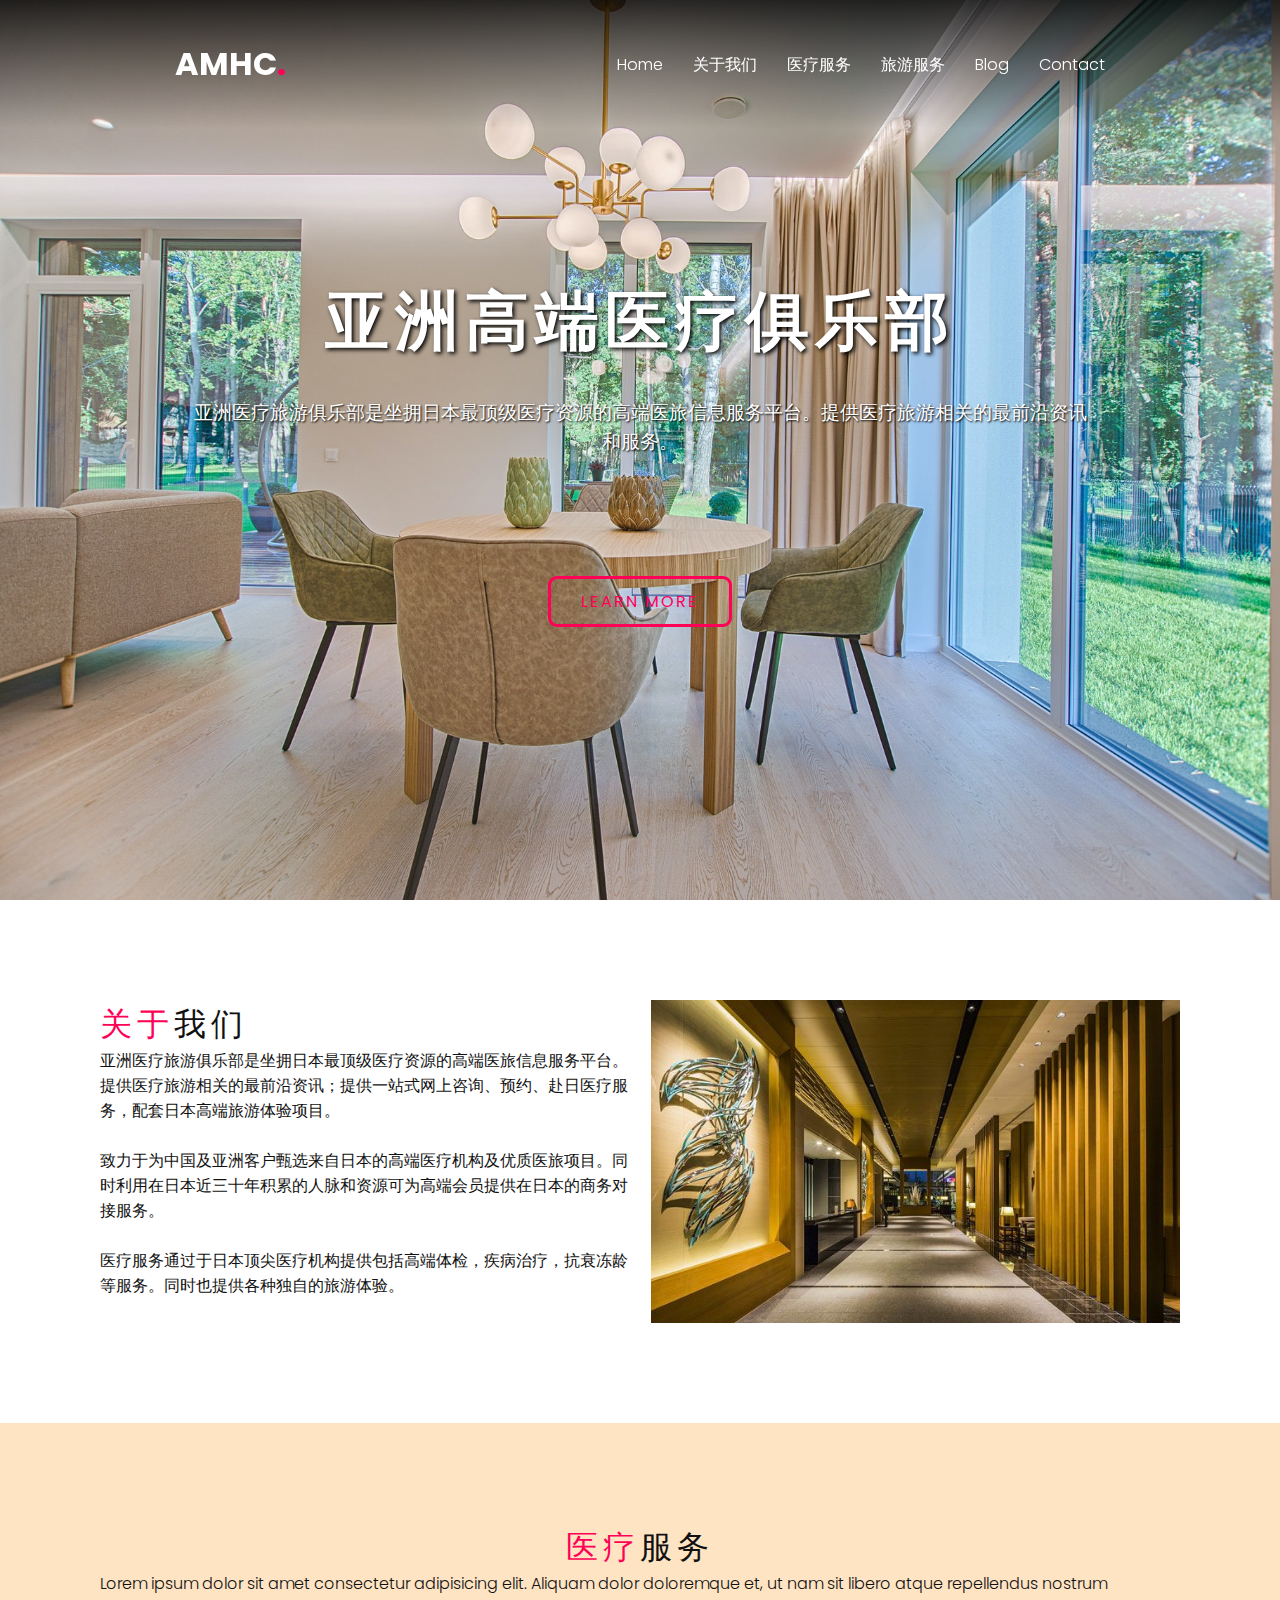
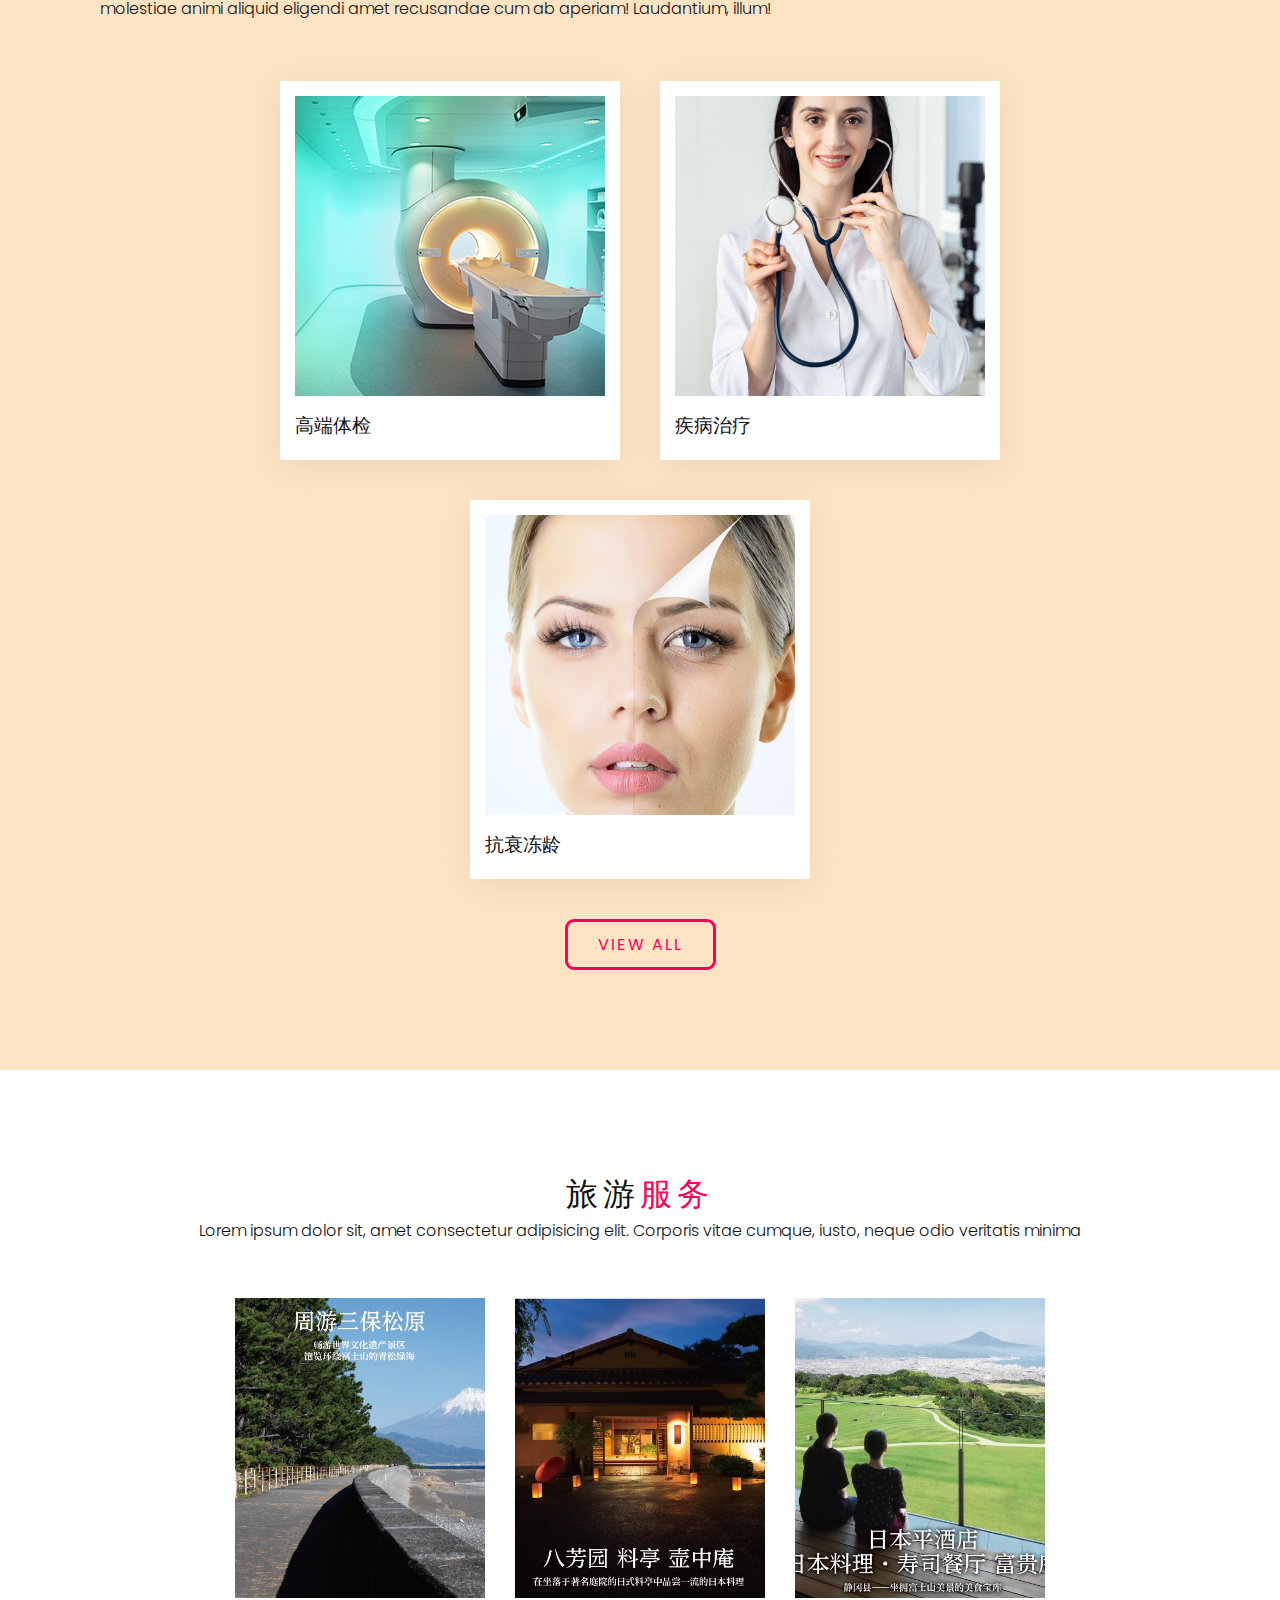
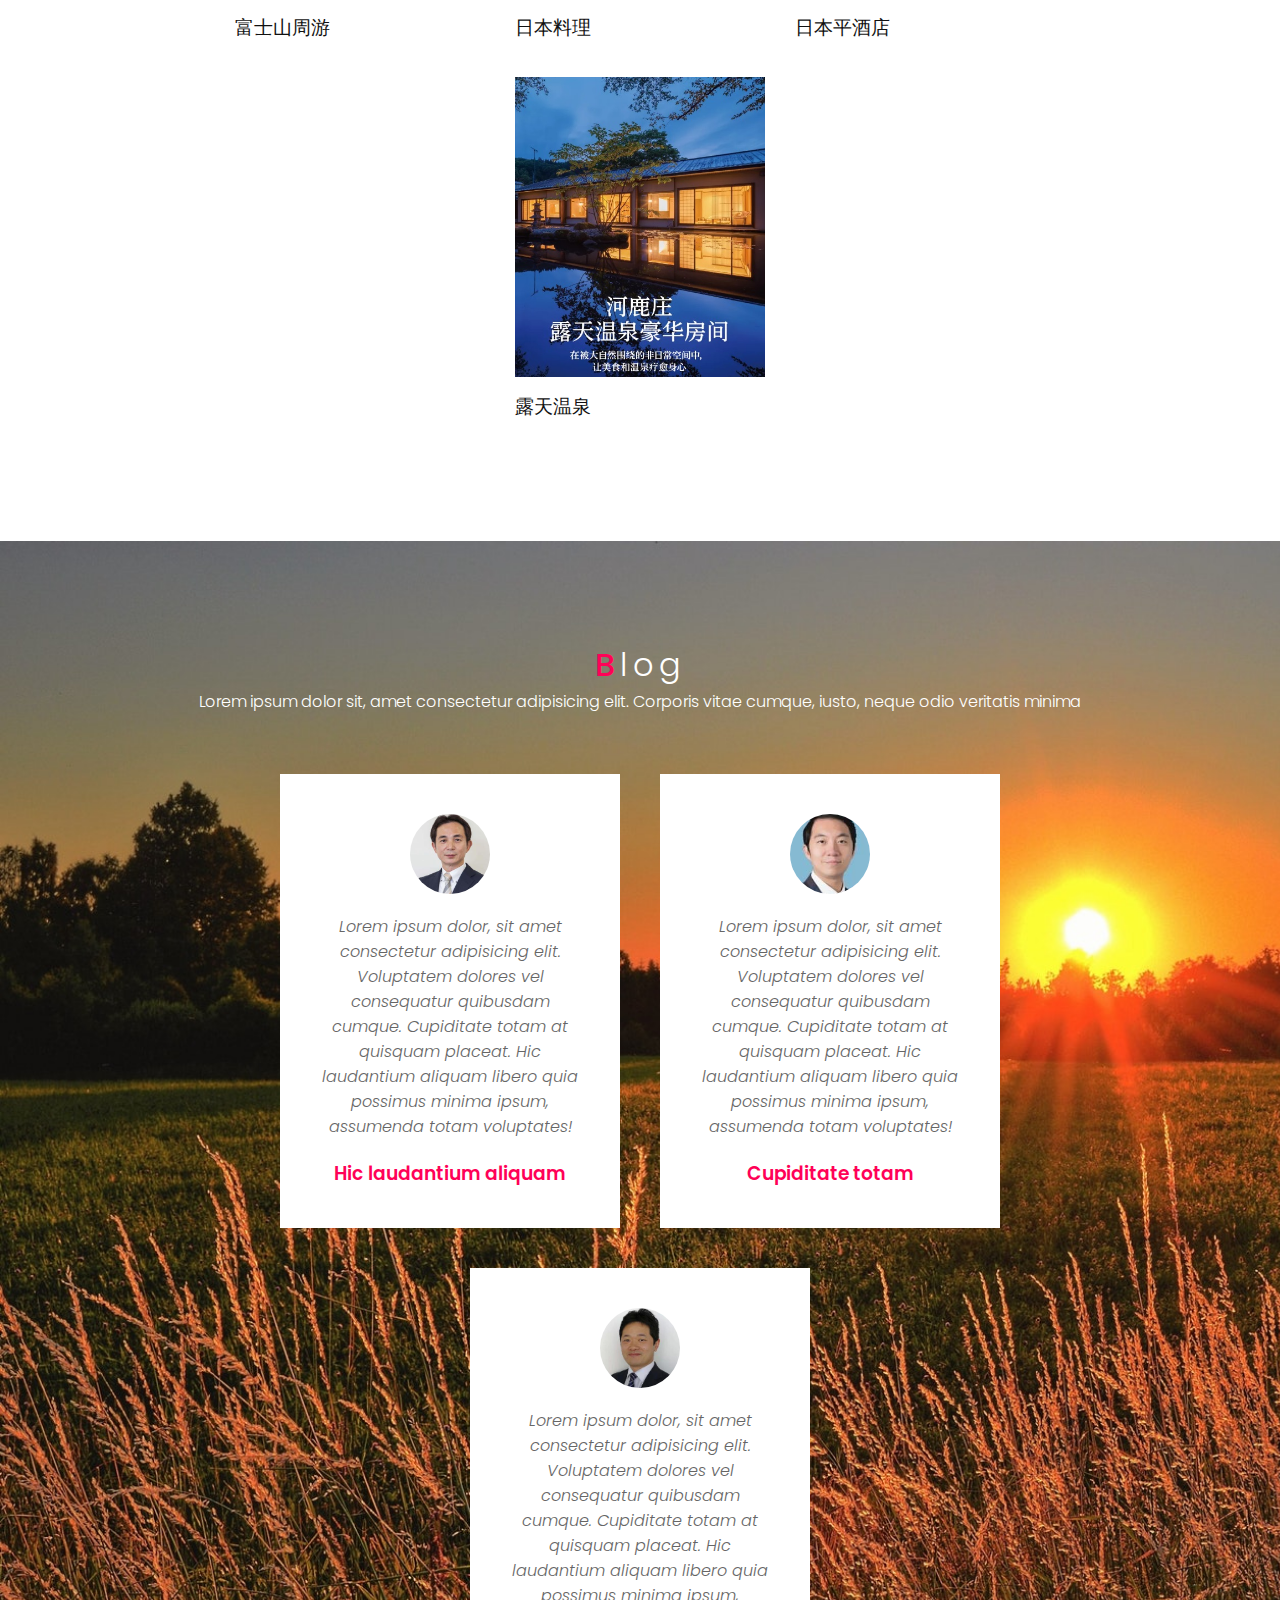
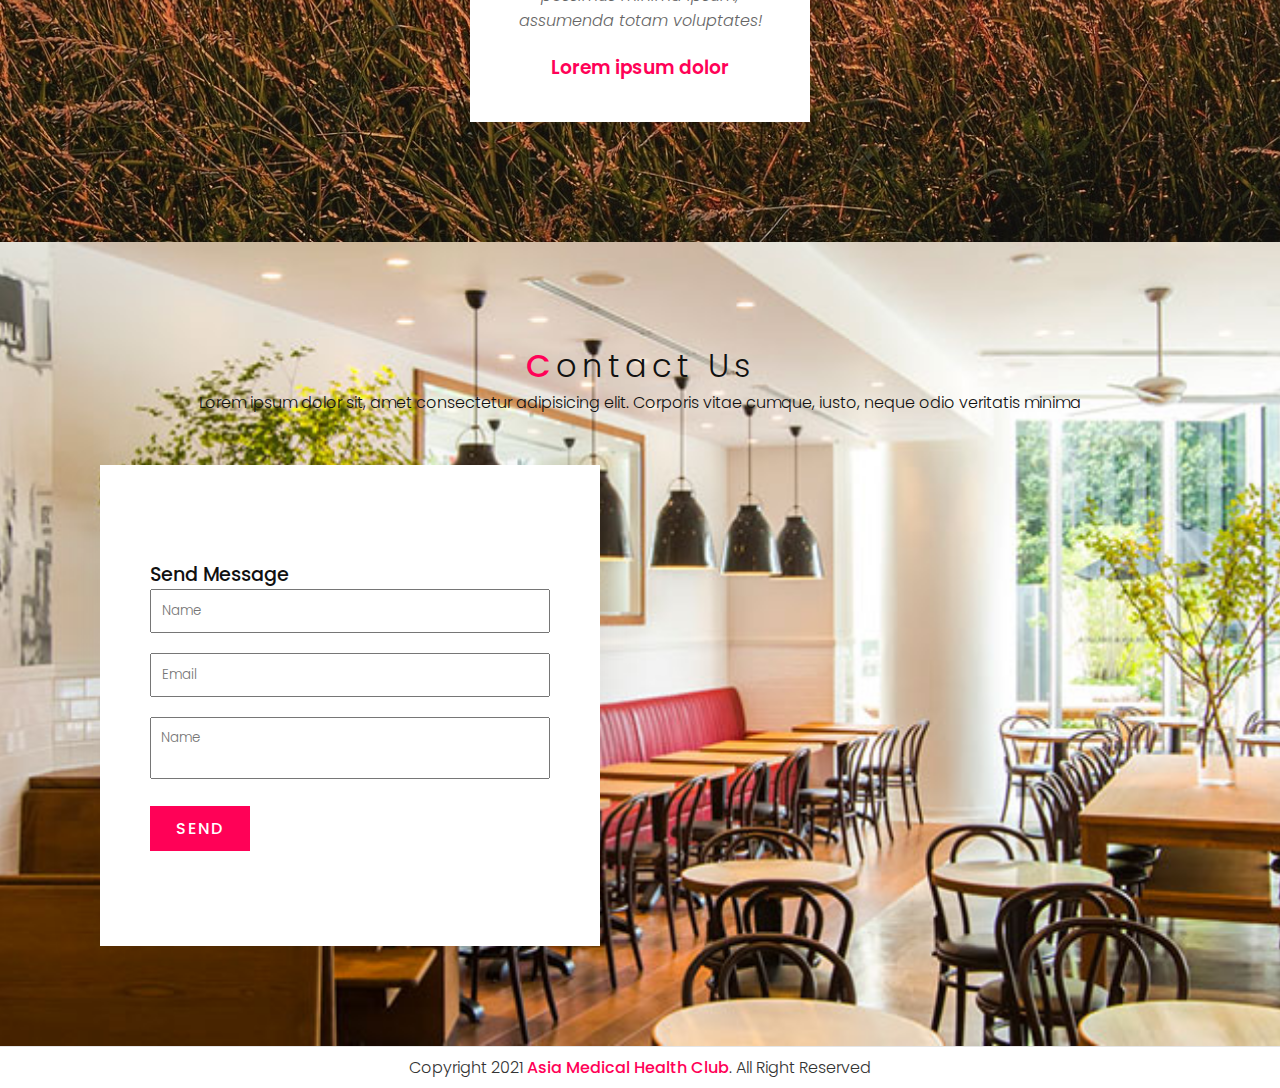
==== commit 65cfaa64: "third" ====
--- a/index.html
+++ b/index.html
@@ -232,4 +232,4 @@
       }
     </script>
   </body>
-</html>
+</html>--- a/style.css
+++ b/style.css
@@ -27,7 +27,10 @@
 	display: flex;
 	justify-content: center;
 	align-items: center;
-	background: url(img/pics/rainbow-bridge.jpg) no-repeat center center fixed;
+	/* background: url(img/houses/pexels-james-wheeler-417074.jpg) no-repeat center center fixed; */
+	background: url(img/houses/pexels-vecislavas-popa-1571463.jpg) no-repeat center center fixed;
+	/* background: url(img/houses/pexels-mark-mccammon-1080696.jpg) no-repeat center center fixed; */
+	/* background: url(img/pics/rainbow-bridge.jpg) no-repeat center center fixed; */
 	background-size:cover;
 	/* background-repeat: no-repeat; */
 }
@@ -41,12 +44,14 @@
 	font-size: 4em;
 	color: #fff;
 	letter-spacing: 6px;
+	text-shadow: 2px 2px 4px black;
 }
 
 .banner .content p {
-	font-size: 1.1em;
+	font-size: 1.2em;
 	color: #fff;
 	margin-top: 30px;
+	text-shadow: 1px 1px 2px black;
 }
 
 .banner .btn {
@@ -81,11 +86,12 @@
 	display: flex;
 	justify-content: space-around;
 	align-items: center;
+	background: linear-gradient(rgba(0,0,0,0.8), rgba(0,0,0,0));
 	transition: 0.5s;
 }
 
 header.sticky {
-	background: #fff;
+	background: rgba(255,255,255,0.96);
 	padding: 10px 100px;
 	box-shadow: 0 5px 20px rgba(0,0,0,0.05);
 }
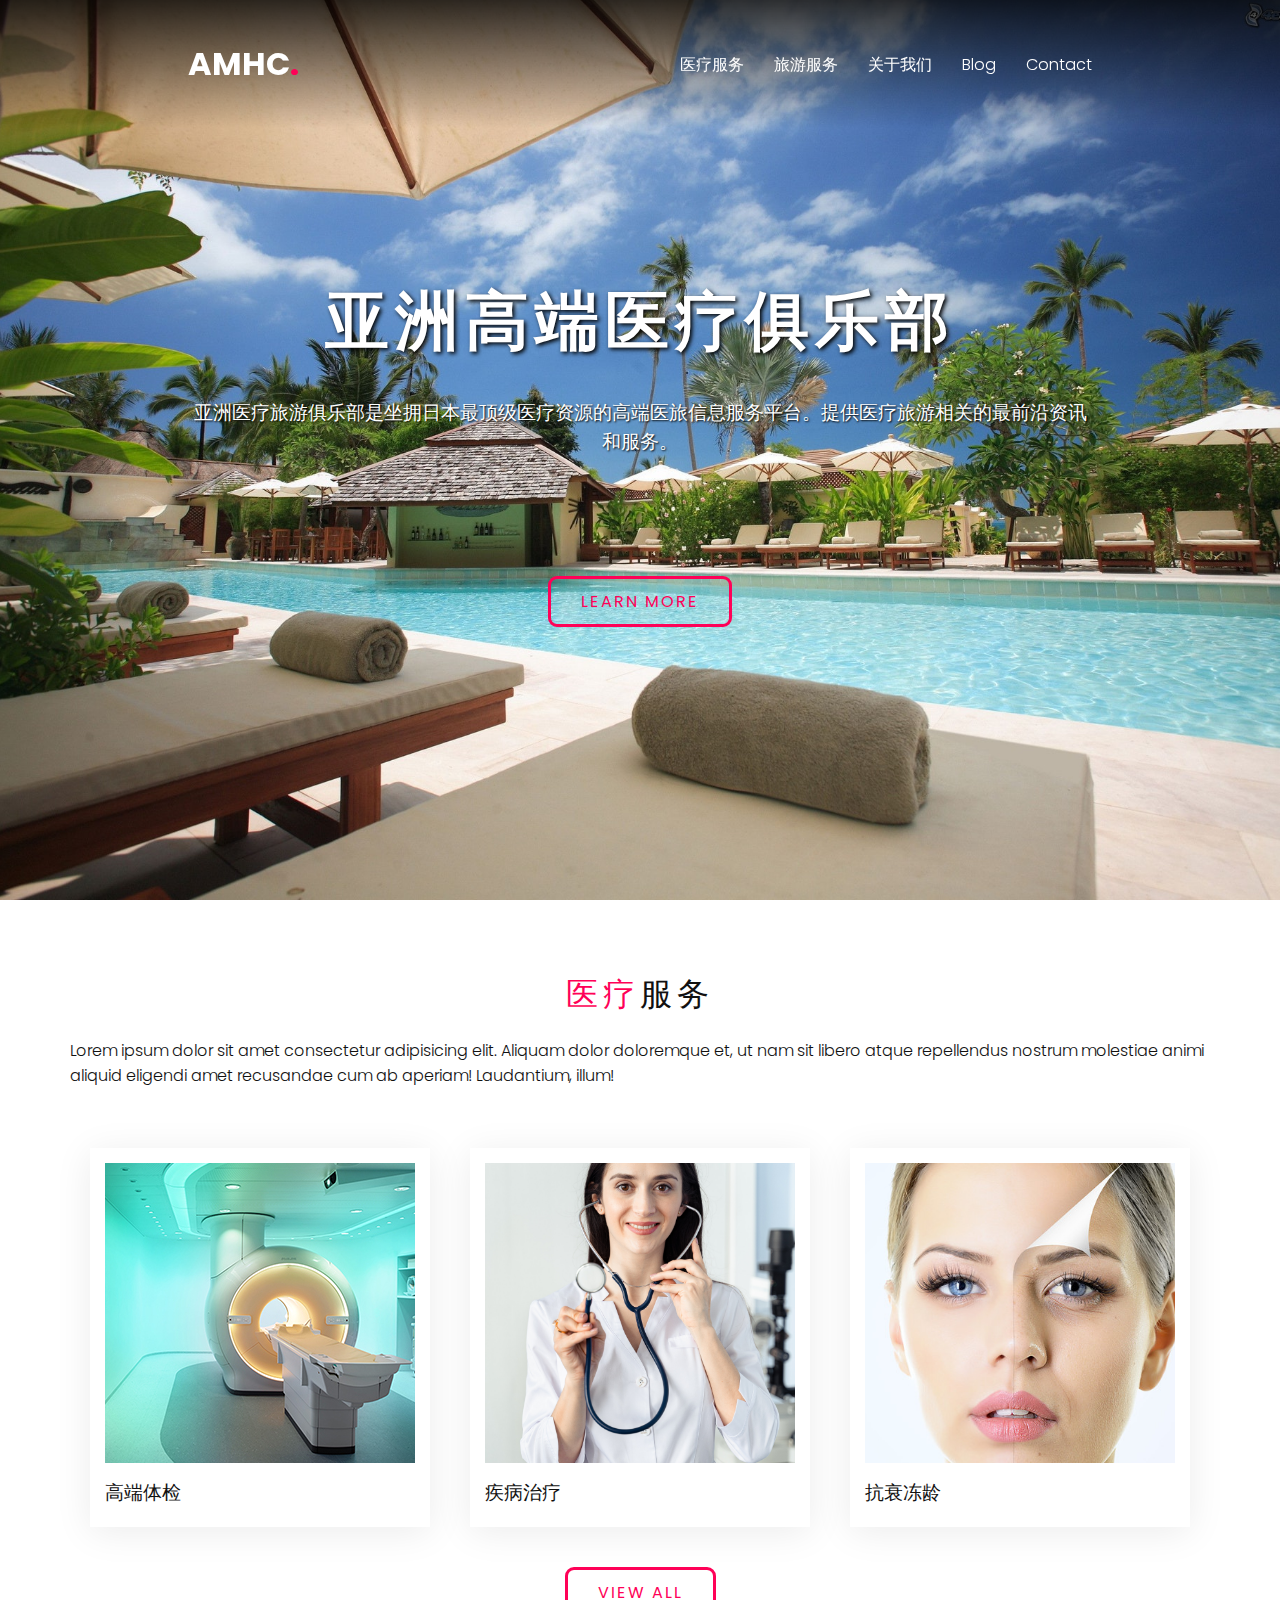
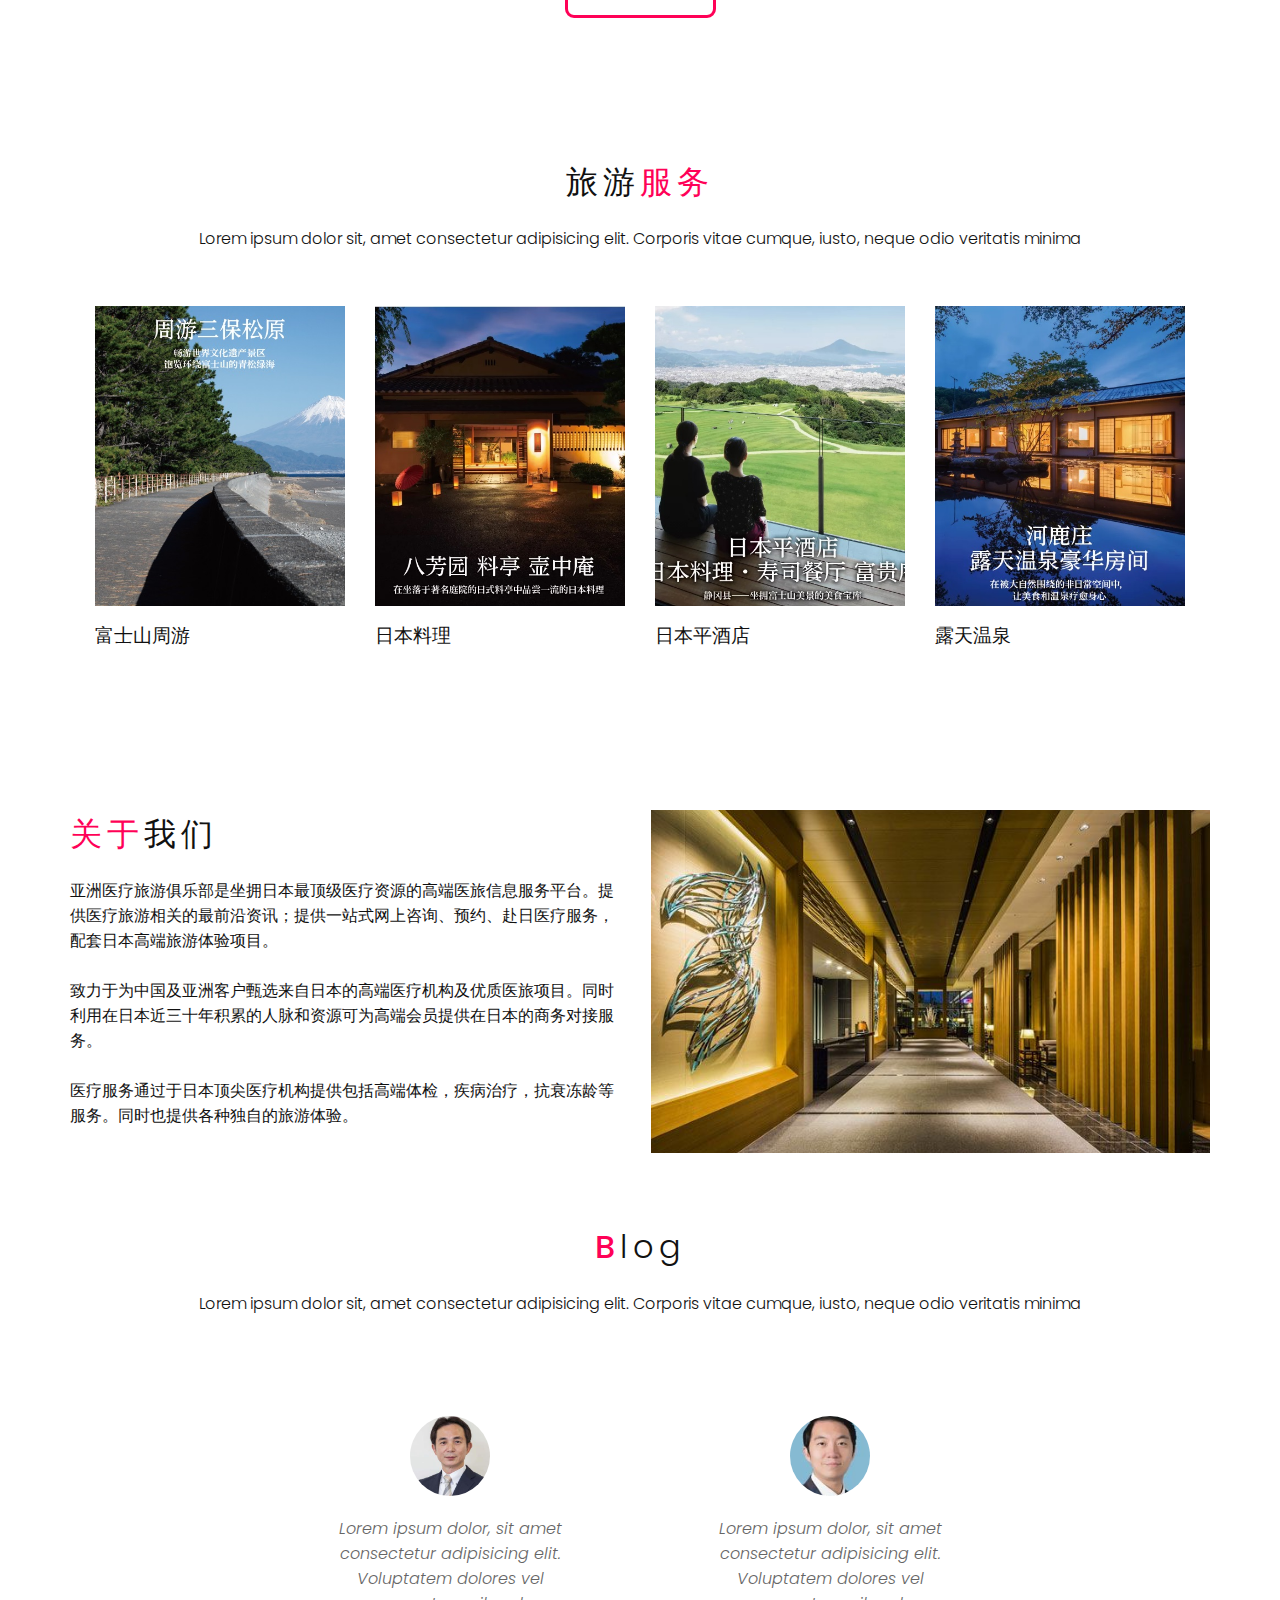
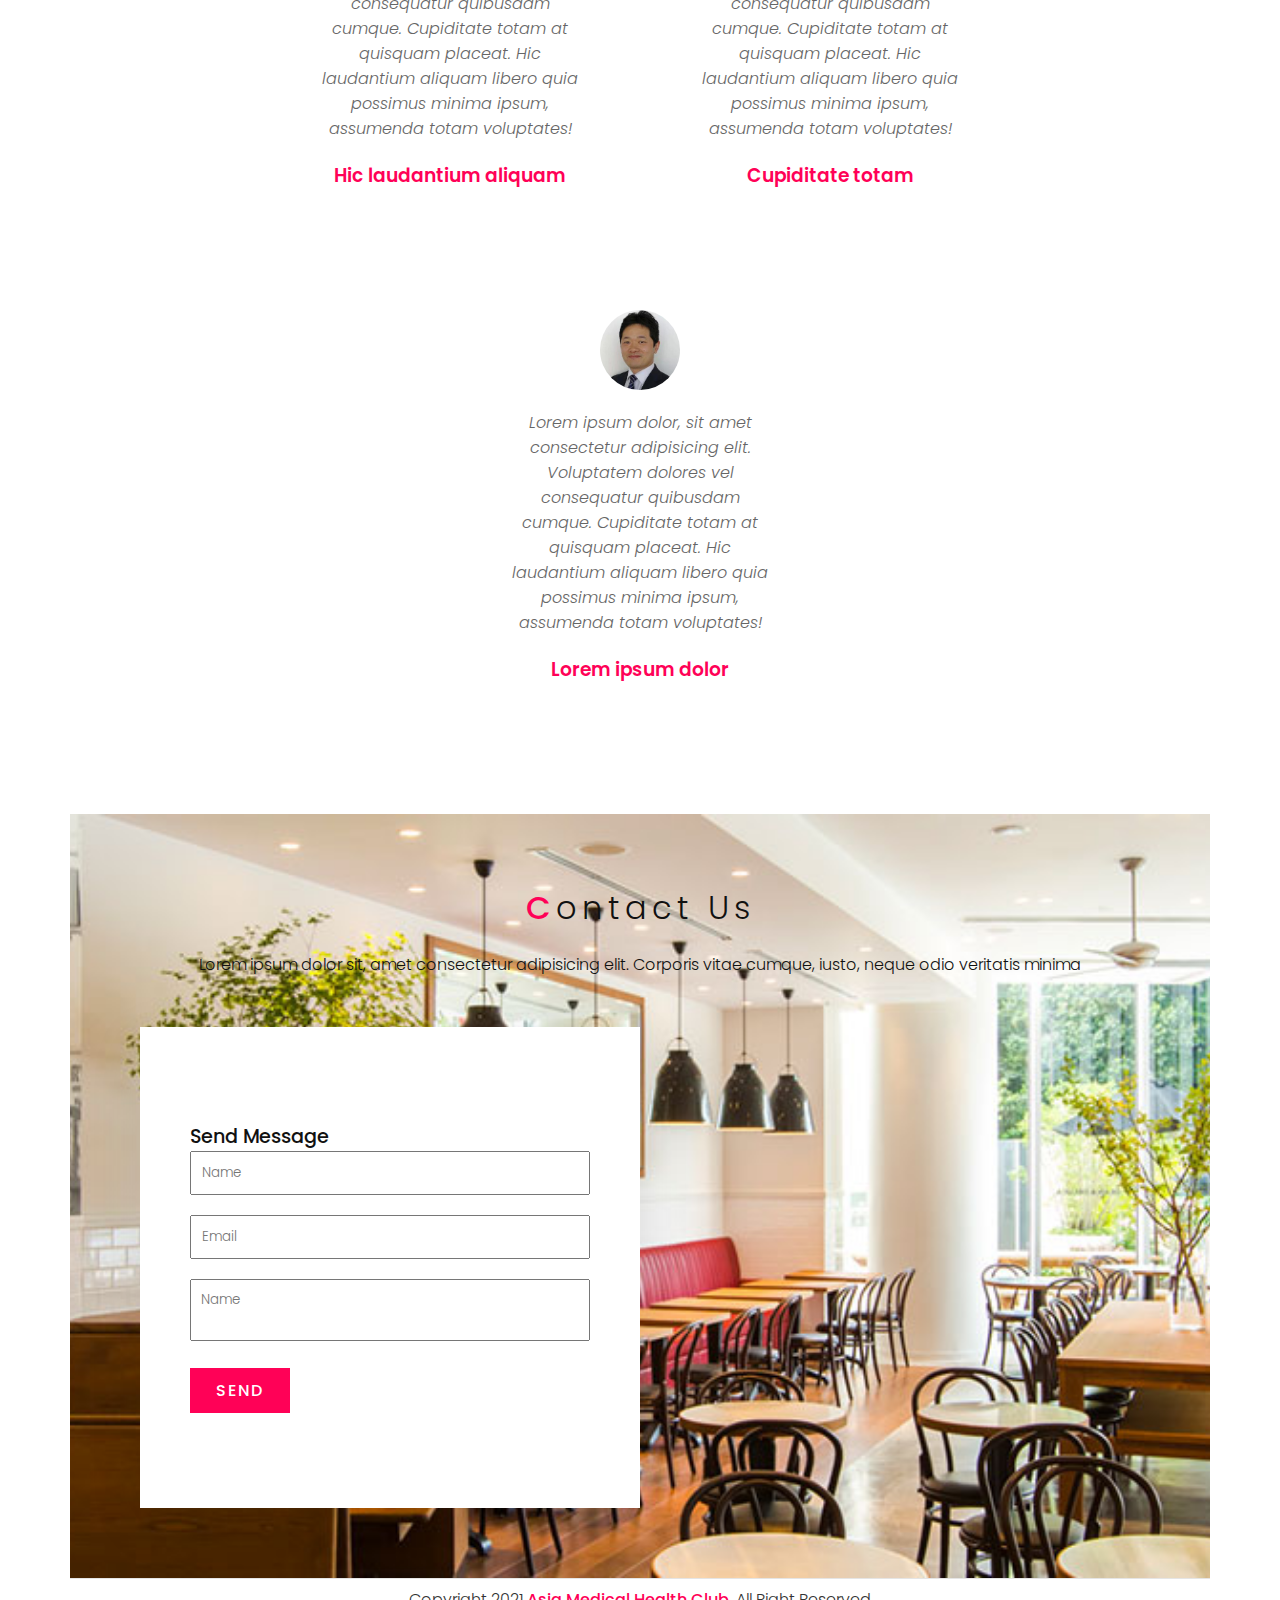
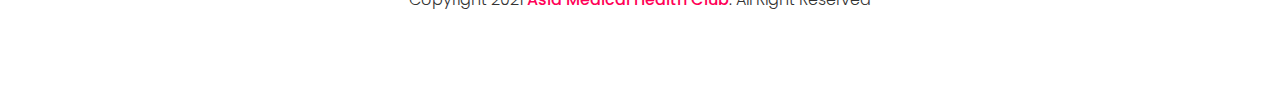
==== commit 1d7b6162: "new" ====
--- a/index.html
+++ b/index.html
@@ -11,10 +11,10 @@
       <a href="#" class="logo">AMHC<span>.</span></a>
       <div class="menuToggle" onclick="toggleMenu();"></div>
       <ul class="navigation">
-        <li><a href="#home" onclick="toggleMenu();">Home</a></li>
-        <li><a href="#about" onclick="toggleMenu();">关于我们</a></li>
         <li><a href="#medical" onclick="toggleMenu();">医疗服务</a></li>
         <li><a href="#travel" onclick="toggleMenu();">旅游服务</a></li>
+        <!-- <li><a href="#home" onclick="toggleMenu();">Home</a></li> -->
+        <li><a href="#about" onclick="toggleMenu();">关于我们</a></li>
         <li><a href="#blog" onclick="toggleMenu();">Blog</a></li>
         <li><a href="#contact" onclick="toggleMenu();">Contact</a></li>
       </ul>
@@ -27,6 +27,92 @@
           亚洲医疗旅游俱乐部是坐拥日本最顶级医疗资源的高端医旅信息服务平台。提供医疗旅游相关的最前沿资讯和服务。
         </p>
         <a href="#" class="btn">Learn More</a>
+      </div>
+    </section>
+
+    
+    <section class="medical" id="medical">
+      <div class="title">
+        <h2 class="titleText"><span>医疗</span>服务</h2>
+        <p>
+          Lorem ipsum dolor sit amet consectetur adipisicing elit. Aliquam dolor
+          doloremque et, ut nam sit libero atque repellendus nostrum molestiae
+          animi aliquid eligendi amet recusandae cum ab aperiam! Laudantium,
+          illum!
+        </p>
+      </div>
+      <div class="content">
+        <div class="box">
+          <div class="imgBx">
+            <img src="img/pics/mri1.jpg" />
+          </div>
+          <div class="text">
+            <h3>高端体检</h3>
+          </div>
+        </div>
+        <div class="box">
+          <div class="imgBx">
+            <img src="img/pics/medical1.jpg" />
+          </div>
+          <div class="text">
+            <h3>疾病治疗</h3>
+          </div>
+        </div>
+        <div class="box">
+          <div class="imgBx">
+            <img src="img/pics/anti-aging1.jpg" />
+          </div>
+          <div class="text">
+            <h3>抗衰冻龄</h3>
+          </div>
+          
+        </div>
+        <div class="title">
+          <a href="#" class="btn">View All</a>
+        </div>
+      </section>
+      
+    <section class="travel" id="travel">
+      <div class="title">
+        <h2 class="titleText">旅游<span>服务</span></h2>
+        <p>
+          Lorem ipsum dolor sit, amet consectetur adipisicing elit. Corporis
+          vitae cumque, iusto, neque odio veritatis minima
+        </p>
+      </div>
+      <div class="content">
+        <div class="box">
+          <div class="imgBx">
+            <img src="img/pics/fuji-matubara.jpg" />
+          </div>
+          <div class="text">
+            <h3>富士山周游</h3>
+          </div>
+        </div>
+        <div class="box">
+          <div class="imgBx">
+            <img src="img/pics/happoen.jpg" />
+          </div>
+          <div class="text">
+            <h3>日本料理</h3>
+          </div>
+        </div>
+        <div class="box">
+          <div class="imgBx">
+            <img src="img/pics/hirai-hotel.jpg" />
+          </div>
+          <div class="text">
+            <h3>日本平酒店</h3>
+          </div>
+        </div>
+        <div class="box">
+          <div class="imgBx">
+            <img src="img/pics/kawashika.jpg" />
+          </div>
+          <div class="text">
+            <h3>露天温泉</h3>
+          </div>
+        </div>
       </div>
     </section>
 
@@ -46,95 +132,9 @@
           </div>
         </div>
       </div>
-    </section>
-
-    <section class="medical" id="medical">
-      <div class="title">
-        <h2 class="titleText"><span>医疗</span>服务</h2>
-        <p>
-          Lorem ipsum dolor sit amet consectetur adipisicing elit. Aliquam dolor
-          doloremque et, ut nam sit libero atque repellendus nostrum molestiae
-          animi aliquid eligendi amet recusandae cum ab aperiam! Laudantium,
-          illum!
-        </p>
-      </div>
-      <div class="content">
-        <div class="box">
-          <div class="imgBx">
-            <img src="img/pics/mri1.jpg" />
-          </div>
-          <div class="text">
-            <h3>高端体检</h3>
-          </div>
-        </div>
-        <div class="box">
-          <div class="imgBx">
-            <img src="img/pics/medical1.jpg" />
-          </div>
-          <div class="text">
-            <h3>疾病治疗</h3>
-          </div>
-        </div>
-        <div class="box">
-          <div class="imgBx">
-            <img src="img/pics/anti-aging1.jpg" />
-          </div>
-          <div class="text">
-            <h3>抗衰冻龄</h3>
-          </div>
-
-      </div>
-      <div class="title">
-        <a href="#" class="btn">View All</a>
-      </div>
-    </section>
-
-    <section class="travel" id="travel">
-      <div class="title">
-        <h2 class="titleText">旅游<span>服务</span></h2>
-        <p>
-          Lorem ipsum dolor sit, amet consectetur adipisicing elit. Corporis
-          vitae cumque, iusto, neque odio veritatis minima
-        </p>
-      </div>
-      <div class="content">
-        <div class="box">
-          <div class="imgBx">
-            <img src="img/pics/fuji-matubara.jpg" />
-          </div>
-          <div class="text">
-            <h3>富士山周游</h3>
-          </div>
-        </div>
-        <div class="box">
-          <div class="imgBx">
-            <img src="img/pics/happoen.jpg" />
-          </div>
-          <div class="text">
-            <h3>日本料理</h3>
-          </div>
-        </div>
-        <div class="box">
-          <div class="imgBx">
-            <img src="img/pics/hirai-hotel.jpg" />
-          </div>
-          <div class="text">
-            <h3>日本平酒店</h3>
-          </div>
-        </div>
-        <div class="box">
-          <div class="imgBx">
-            <img src="img/pics/kawashika.jpg" />
-          </div>
-          <div class="text">
-            <h3>露天温泉</h3>
-          </div>
-        </div>
-      </div>
-    </section>
-
+      
     <section class="blog" id="blog">
-      <div class="title white">
+      <div class="title">
         <h2 class="titleText"><span>B</span>log</h2>
         <p>
           Lorem ipsum dolor sit, amet consectetur adipisicing elit. Corporis
--- a/style.css
+++ b/style.css
@@ -27,8 +27,14 @@
 	display: flex;
 	justify-content: center;
 	align-items: center;
+	/* background: url(img/houses/pexels-vincent-rivaud-2227832.jpg) no-repeat center center fixed; */
+	/* background: url(img/houses/pexels-curtis-adams-3773582.jpg) no-repeat center center fixed; */
+	/* pool */
+	background: url(img/houses/pexels-thorsten-technoman-338504.jpg) no-repeat center center fixed;
+	/* coffe, flowers and books */
+	/* background: url(img/houses/pexels-thought-catalog-904616.jpg) no-repeat center center fixed; */
+	/* background: url(img/houses/pexels-pixabay-276551.jpg) no-repeat center center fixed; */
 	/* background: url(img/houses/pexels-james-wheeler-417074.jpg) no-repeat center center fixed; */
-	background: url(img/houses/pexels-vecislavas-popa-1571463.jpg) no-repeat center center fixed;
 	/* background: url(img/houses/pexels-mark-mccammon-1080696.jpg) no-repeat center center fixed; */
 	/* background: url(img/pics/rainbow-bridge.jpg) no-repeat center center fixed; */
 	background-size:cover;
@@ -137,7 +143,12 @@
 }
 
 section {
-	padding: 100px;
+	padding: 70px;
+	margin: 0 auto;
+}
+
+section.about, section.medical {
+	max-width: 1400px;
 }
 
 .row {
@@ -157,6 +168,8 @@
 	font-size: 2em;
 	font-weight: 300;
 	letter-spacing: 5px;
+	margin-bottom: 20px;
+
 }
 
 .titleText span {
@@ -190,7 +203,7 @@
 }
 
 .medical {
-	background-color:bisque
+	/* background-color:bisque */
 }
 
 .medical .content {
@@ -272,8 +285,8 @@
 
 /* testimonial section */
 .blog {
-	background: url(img/pics/sunset.jpg);
-	background-size: cover;
+	/* background: url(img/pics/sunset.jpg);
+	background-size: cover; */
 }
 
 .white .titleText, .white p {
